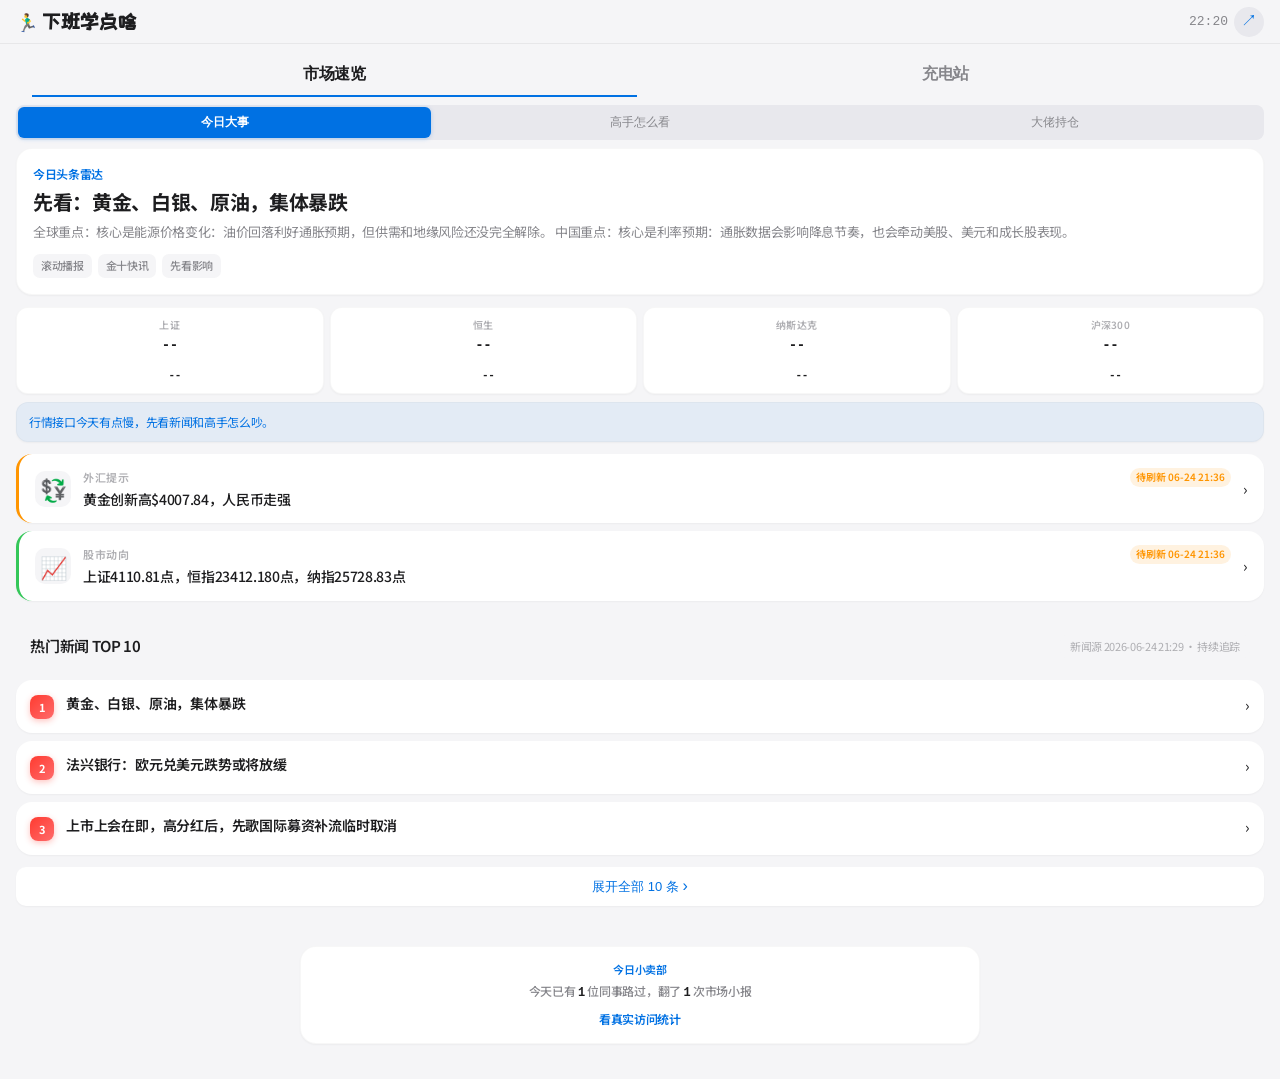
==== index.html @ e83bcee9 "Update weekly hot money radar" ====
<!DOCTYPE html>
<html lang="zh-CN">
<head>
    <meta charset="UTF-8">
    <meta name="viewport" content="width=device-width, initial-scale=1.0, maximum-scale=1.0, user-scalable=no">
    <title>🌙 下班学点啥</title>
    <link rel="stylesheet" href="style.css?v=30">
    <link rel="stylesheet" href="course-center-style.css?v=6">
    <link rel="preconnect" href="https://fonts.googleapis.com">
    <link href="https://fonts.googleapis.com/css2?family=Noto+Sans+SC:wght@300;400;500;600;700&family=ZCOOL+KuaiLe&display=swap" rel="stylesheet">
</head>
<body>
    <nav class="nav">
        <span class="nav-logo"><span class="walk-man">🏃‍♂️</span><span style="font-family:'ZCOOL KuaiLe',cursive;font-size:20px;letter-spacing:1px;">下班学点啥</span></span>
        <div style="display:flex;align-items:center;gap:6px;">
            <span class="nav-time" id="navTime"></span>
            <button id="shareBtn" class="nav-share" aria-label="分享">↗</button>
        </div>
    </nav>

    <main class="main">
        <div class="tabs">
            <button class="tab active" data-tab="finance">市场速览</button>
            <button class="tab" data-tab="ai-pm">充电站</button>
        </div>

        <!-- 财经区 -->
        <section id="finance" class="section active">
            <div class="sub-tabs">
                <button class="sub-tab active" data-sub="realtime">今日大事</button>
                <button class="sub-tab" data-sub="daily">高手怎么看</button>
                <button class="sub-tab" data-sub="holdings">大佬持仓</button>
            </div>

            <!-- 实时新闻 -->
            <div id="realtime" class="sub-content active">
                <div class="afterwork-brief">
                    <div class="afterwork-kicker" id="afterworkKicker">今日头条雷达</div>
                    <div class="afterwork-title" id="afterworkTitle">先看今天最值得关注的两件事</div>
                    <div class="afterwork-copy" id="afterworkCopy">正在整理全球和中国市场重点。下班不用立刻学习，先知道世界今天把钱花在哪。</div>
                    <div class="afterwork-tags">
                        <span id="afterworkTagOne">全球大事</span>
                        <span id="afterworkTagTwo">中国大事</span>
                        <span id="afterworkTagThree">影响资产</span>
                    </div>
                </div>
                <div class="market-bar">
                    <div class="market-item" id="shIndex">
                        <span class="market-label">上证</span>
                        <span class="market-val">--</span>
                        <span class="market-change">--</span>
                    </div>
                    <div class="market-item" id="hkIndex">
                        <span class="market-label">恒生</span>
                        <span class="market-val">--</span>
                        <span class="market-change">--</span>
                    </div>
                    <div class="market-item" id="usIndex">
                        <span class="market-label">纳斯达克</span>
                        <span class="market-val">--</span>
                        <span class="market-change">--</span>
                    </div>
                    <div class="market-item" id="csi300Index">
                        <span class="market-label">沪深300</span>
                        <span class="market-val">--</span>
                        <span class="market-change">--</span>
                    </div>
                </div>
                <div class="market-note" id="marketNote">市场还在加载，先别急着给今天下结论。</div>
                <div id="alertArea"></div>
                <div class="section-header">
                    <span class="section-label">热门新闻 TOP 10</span>
                    <span class="refresh-hint" id="refreshHint">下拉刷新，不必用力</span>
                </div>
                <div id="hotNewsList" class="news-list"></div>
            </div>

            <!-- 投资观点 -->
            <div id="daily" class="sub-content">
                <div id="summaryContent"></div>
            </div>

            <!-- 持仓情报 -->
            <div id="holdings" class="sub-content">
                <div id="holdingsContent"></div>
            </div>
        </section>

        <!-- AI产品经理区 -->
        <section id="ai-pm" class="section">
            <div id="courseCenter"></div>
        </section>
    </main>

    <!-- 课程详情弹窗 -->
    <div id="courseModal" class="modal hidden">
        <div class="modal-sheet">
            <div class="modal-top">
                <div class="modal-spacer"></div>
                <h2 id="modalTitle">课程详情</h2>
                <button class="modal-x" id="modalClose">✕</button>
            </div>
            <div class="modal-scroll" id="modalBody"></div>
        </div>
    </div>

    <div class="site-stats">
        <div class="site-stats-card">
            <div class="site-stats-kicker">今日小卖部</div>
            <div class="site-stats-title">今天已有 <span id="todayUv">--</span> 位同事路过，翻了 <span id="todayPv">--</span> 次市场小报</div>
            <a href="https://cloud.umami.is/share/51d4b748-14ec-4708-a003-04ae51b47e83" target="_blank">看真实访问统计</a>
        </div>
    </div>

    <script defer src="https://cloud.umami.is/script.js" data-website-id="51d4b748-14ec-4708-a003-04ae51b47e83"></script>
    <script src="daily-data.js?v=66"></script>
    <script src="capital-themes.js?v=2"></script>
    <script src="news-loader.js?v=31"></script>
    <script src="course-data.js?v=19"></script>
    <script src="course-series-data.js?v=19"></script>
    <script src="share.js?v=18"></script>
    <script src="holdings-data.js?v=17"></script>
    <script src="holdings-render.js?v=18"></script>
    <script src="course-app.js?v=18"></script>
    <script src="course-center-app.js?v=23"></script>
    <script src="app.js?v=24"></script>
    <script async src="https://busuanzi.ibruce.info/busuanzi/2.3/busuanzi.pure.mini.js"></script>
    <script>
      (function(){
        // CDN 节点同步延迟兜底：页面加载后检测是否是 GitHub Pages 404 页面
        // 只在首次加载时触发一次（用 sessionStorage 标记）
        if (!sessionStorage.getItem('__cs_retried')) {
          var check = function(){
            // 检测 GitHub Pages 的 404 页面特征：标题包含 404 或 body 为空
            var title = document.title || '';
            var is404Page = title.indexOf('404') !== -1;
            var isEmptyBody = document.body && document.body.children.length <= 1;
            if (is404Page || isEmptyBody) {
              sessionStorage.setItem('__cs_retried', '1');
              window.location.reload(true);
            }
          };
          // DOM 就绪后立即检查，3 秒后再次检查（给 CDN 同步留时间窗口）
          if (document.readyState === 'loading') {
            document.addEventListener('DOMContentLoaded', check);
          } else {
            check();
          }
          setTimeout(check, 3000);
        }
      })();
    </script>
</body>
</html>
---- style.css ----
:root {
    /* 苹果色系统 */
    --primary: #0071e3;
    --bg: #f5f5f7;
    --bg2: #e8e8ed;
    --card: #ffffff;
    --card-hover: #f8f8fa;
    --text: #1d1d1f;
    --text2: #86868b;
    --text3: #aeaeb2;
    --border: rgba(0,0,0,0.06);
    --border2: rgba(0,0,0,0.03);
    --nav-bg: rgba(245,245,247,0.92);
    --green: #34c759;
    --red: #ff3b30;
    --orange: #ff9500;
    --purple: #5856d6;
    --teal: #5ac8fa;
    --radius: 14px;
    --radius-sm: 10px;
    --radius-lg: 18px;
    --card-pad: 14px 16px;
    --shadow-sm: 0 1px 2px rgba(0,0,0,0.04);
    --shadow-md: 0 2px 8px rgba(0,0,0,0.06);
    --shadow-lg: 0 4px 16px rgba(0,0,0,0.08);
    --tag-bg: rgba(0,113,227,0.08);
    --text-body: #3a3a3c;
    --hl-selector-bg: #ffffff;
    --card-active: #f0f0f2;
    --ff: -apple-system, "SF Pro Text", "SF Pro Display", "Helvetica Neue", "Noto Sans SC", sans-serif;
    --ff-mono: "SF Mono", "SFMono-Regular", ui-monospace, monospace;
    --ease: cubic-bezier(0.25, 0.1, 0.25, 1);
    /* 间距系统 */
    --gap-xs: 4px;
    --gap-sm: 8px;
    --gap-md: 12px;
    --gap-lg: 16px;
    --gap-xl: 20px;
    --gap-2xl: 24px;
}

* { margin: 0; padding: 0; box-sizing: border-box; }

body {
    font-family: var(--ff);
    background: var(--bg);
    color: var(--text);
    font-size: 15px;
    line-height: 1.47059;
    letter-spacing: -0.022em;
    padding-top: 44px;
    -webkit-font-smoothing: antialiased;
    -moz-osx-font-smoothing: grayscale;
}

/* 导航 */
.nav {
    position: fixed; top: 0; left: 0; right: 0;
    height: 44px;
    background: var(--nav-bg);
    backdrop-filter: saturate(180%) blur(20px);
    -webkit-backdrop-filter: saturate(180%) blur(20px);
    border-bottom: 0.5px solid var(--border);
    display: flex;
    justify-content: space-between;
    align-items: center;
    padding: 0 16px;
    z-index: 100;
}

.nav-logo { 
    font-size: 18px; 
    font-weight: 700;
    letter-spacing: -0.3px;
    display: flex;
    align-items: center;
    gap: 4px;
}

.nav-time { 
    font-size: 13px; 
    color: var(--text2);
    font-weight: 500;
    font-family: var(--ff-mono);
    letter-spacing: 0;
}

/* 主标签 - 一级菜单 */
.tabs {
    display: flex;
    gap: 6px;
    padding: 0;
    background: transparent;
    margin: 8px 16px 4px;
}

.tab {
    flex: 1;
    padding: 12px 12px 10px;
    border: none;
    border-radius: 0;
    background: transparent;
    font-size: 16px;
    font-weight: 600;
    color: var(--text2);
    cursor: pointer;
    transition: all 0.2s var(--ease);
    letter-spacing: -0.02em;
    border-bottom: 2px solid transparent;
    position: relative;
}

.tab.active {
    color: var(--text);
    font-weight: 700;
    border-bottom-color: var(--primary);
}

.main { 
    padding: 0 16px 40px; 
}

.section { display: none; }
.section.active { display: block; }

/* 子标签 - 二级菜单 */
.sub-tabs {
    display: flex;
    gap: 2px;
    padding: 2px;
    background: var(--bg2);
    border-radius: 8px;
    margin: var(--gap-sm) 0;
}

.sub-tab {
    flex: 1;
    padding: 7px 4px;
    border: none;
    border-radius: 6px;
    background: transparent;
    font-size: 12px;
    font-weight: 500;
    color: var(--text2);
    cursor: pointer;
    transition: all 0.2s var(--ease);
}

.sub-tab.active {
    background: var(--primary);
    color: white;
    font-weight: 600;
    box-shadow: 0 1px 4px rgba(0,113,227,0.25);
}

.sub-content { display: none; }
.sub-content.active { display: block; }

.afterwork-brief {
    background: var(--card);
    border: 0.5px solid var(--border2);
    border-radius: 16px;
    padding: 16px;
    margin: var(--gap-sm) 0 var(--gap-md);
    box-shadow: var(--shadow-sm);
}

.afterwork-kicker {
    font-size: 12px;
    font-weight: 600;
    color: var(--primary);
    margin-bottom: 6px;
}

.afterwork-title {
    font-size: 20px;
    font-weight: 700;
    color: var(--text);
    line-height: 1.25;
    margin-bottom: 8px;
}

.afterwork-copy {
    font-size: 13px;
    line-height: 1.55;
    color: var(--text2);
}

.afterwork-tags {
    display: flex;
    flex-wrap: wrap;
    gap: 6px;
    margin-top: 12px;
}

.afterwork-tags span {
    max-width: 100%;
    padding: 5px 8px;
    border-radius: 7px;
    background: var(--bg);
    color: var(--text2);
    font-size: 11px;
    font-weight: 500;
    line-height: 1.25;
    white-space: nowrap;
}

/* ===== 横向滑动选择器 ===== */
.slide-selector {
    display: flex;
    gap: var(--gap-sm);
    overflow-x: auto;
    -webkit-overflow-scrolling: touch;
    scroll-snap-type: x mandatory;
    padding: 2px 0 var(--gap-sm);
    margin-bottom: var(--gap-sm);
    -ms-overflow-style: none;
    scrollbar-width: none;
}
.slide-selector::-webkit-scrollbar { display: none; }

.slide-opt {
    flex-shrink: 0;
    scroll-snap-align: start;
    padding: 10px 20px;
    border: none;
    border-radius: 10px;
    background: var(--bg);
    font-size: 14px;
    font-weight: 500;
    color: var(--text2);
    cursor: pointer;
    transition: all 0.2s var(--ease);
    white-space: nowrap;
}
.slide-opt.active {
    background: var(--primary);
    color: white;
    font-weight: 600;
    box-shadow: 0 2px 8px rgba(0,113,227,0.3);
}

.summary-scroll {
    max-height: calc(100vh - 200px);
    overflow-y: auto;
    -webkit-overflow-scrolling: touch;
}

/* 市场概览 */
.market-bar {
    display: flex;
    gap: 6px;
    margin-bottom: var(--gap-md);
}

.market-item {
    flex: 1;
    background: var(--card);
    border: 0.5px solid var(--border2);
    border-radius: 12px;
    padding: 10px 4px;
    box-shadow: var(--shadow-sm);
    text-align: center;
    position: relative;
    overflow: hidden;
    min-width: 0;
}
.market-item.up {
    background: linear-gradient(180deg, var(--card) 60%, rgba(52,199,89,0.04));
}
.market-item.down {
    background: linear-gradient(180deg, var(--card) 60%, rgba(255,59,48,0.04));
}

.market-label { 
    font-size: 10px; 
    color: var(--text3); 
    display: block;
    text-transform: uppercase;
    letter-spacing: 0.3px;
    font-weight: 600;
    margin-bottom: 3px;
    white-space: nowrap;
}

.market-val { 
    font-size: 14px; 
    font-weight: 600; 
    display: block; 
    margin: 1px 0 2px;
    letter-spacing: -0.3px;
    font-family: var(--ff-mono);
    white-space: nowrap;
}

.market-change { 
    font-size: 11px; 
    font-weight: 600;
    font-family: var(--ff-mono);
    display: inline-flex;
    align-items: center;
    gap: 1px;
    white-space: nowrap;
}
.market-change::before {
    content: '';
    display: inline-block;
    width: 0; height: 0;
    border-left: 4px solid transparent;
    border-right: 4px solid transparent;
    margin-right: 1px;
}
.market-item.up .market-change { color: var(--red); }
.market-item.up .market-change::before {
    border-bottom: 5px solid var(--red);
}
.market-item.down .market-change { color: var(--green); }
.market-item.down .market-change::before {
    border-top: 5px solid var(--green);
}

.market-note {
    margin: -4px 0 var(--gap-md);
    padding: 10px 12px;
    border-radius: 12px;
    background: var(--card);
    border: 0.5px solid var(--border2);
    color: var(--text2);
    font-size: 12px;
    line-height: 1.5;
    box-shadow: var(--shadow-sm);
}

.market-note.up {
    background: rgba(52,199,89,0.08);
    color: #1f7a3a;
}

.market-note.down {
    background: rgba(255,59,48,0.08);
    color: #b42318;
}

.market-note.neutral {
    background: rgba(0,113,227,0.07);
    color: var(--primary);
}

/* 提示卡片 */
.alert-card {
    display: flex;
    align-items: center;
    gap: var(--gap-md);
    background: var(--card);
    border-radius: 16px;
    padding: var(--card-pad);
    margin-bottom: var(--gap-sm);
    box-shadow: var(--shadow-sm);
    border-left: 3px solid var(--primary);
    cursor: pointer;
    transition: all 0.2s var(--ease);
}
.alert-card:active { opacity: 0.75; background: var(--card-hover); }

.alert-card.forex { border-left-color: var(--orange); }
.alert-card.stock { border-left-color: var(--green); }

.alert-icon { 
    font-size: 22px;
    width: 36px;
    height: 36px;
    background: var(--bg);
    border-radius: 10px;
    display: flex;
    align-items: center;
    justify-content: center;
    flex-shrink: 0;
}

.alert-content { flex: 1; min-width: 0; }

.alert-title { 
    font-size: 11px; 
    font-weight: 600; 
    color: var(--text3);
    text-transform: uppercase;
    letter-spacing: 0.5px;
    margin-bottom: 3px;
    display: flex;
    align-items: center;
    justify-content: space-between;
    gap: 8px;
}

.alert-sync {
    flex-shrink: 0;
    padding: 2px 6px;
    border-radius: 999px;
    background: rgba(0, 113, 227, 0.08);
    color: var(--primary);
    font-size: 10px;
    letter-spacing: 0;
    text-transform: none;
}

.alert-sync.stale {
    background: rgba(255, 149, 0, 0.12);
    color: var(--orange);
}

.alert-text { 
    font-size: 14px; 
    font-weight: 500;
    color: var(--text);
    line-height: 1.4;
}

/* alert展开详情 */
.alert-detail {
    display: none;
    margin-top: var(--gap-sm);
    padding-top: 8px;
    border-top: 0.5px solid var(--border);
    font-size: 13px;
    line-height: 1.6;
    color: var(--text-body);
}
.alert-card.expanded .alert-detail { display: block; }
.alert-card.expanded .alert-text { display: none; }

.empty-hint { color: var(--text2); }

/* 区域标题 */
.section-header {
    display: flex;
    justify-content: space-between;
    align-items: center;
    gap: 8px;
    margin: var(--gap-xl) 0 var(--gap-sm);
}
.section-header:first-child {
    margin-top: 0;
}

.section-label { 
    font-size: 15px; 
    font-weight: 600;
    letter-spacing: -0.2px;
}

.refresh-hint {
    font-size: 11px;
    color: var(--text3);
    padding: 4px 10px;
    background: var(--bg);
    border-radius: 6px;
    line-height: 1.45;
    text-align: right;
    max-width: 62%;
}

/* 新闻列表 */
.news-list { 
    display: flex; 
    flex-direction: column; 
    gap: var(--gap-sm); 
}

.news-expand-wrap {
    margin-top: var(--gap-xs);
    text-align: center;
}
.news-expand-btn {
    width: 100%;
    padding: 10px;
    border: none;
    border-radius: 10px;
    background: var(--card);
    font-size: 13px;
    font-weight: 500;
    color: var(--primary);
    cursor: pointer;
    box-shadow: var(--shadow-sm);
    transition: all 0.15s;
}
.news-expand-btn:active { opacity: 0.7; }

.news-item {
    background: var(--card);
    border-radius: 16px;
    padding: 14px;
    box-shadow: var(--shadow-sm);
    display: flex;
    gap: var(--gap-md);
    cursor: pointer;
    transition: all 0.2s var(--ease);
}

.news-item:active { 
    opacity: 0.7;
    background: var(--card-hover);
    transform: scale(0.985);
}

.news-rank {
    flex-shrink: 0;
    width: 24px;
    height: 24px;
    background: var(--primary);
    color: white;
    border-radius: 8px;
    display: flex;
    align-items: center;
    justify-content: center;
    font-size: 11px;
    font-weight: 700;
    margin-top: 1px;
}

.news-rank.hot { 
    background: linear-gradient(135deg, #ff3b30, #ff6b6b);
    box-shadow: 0 2px 6px rgba(255,59,48,0.3);
}

.news-body { flex: 1; }

.news-head {
    display: flex;
    justify-content: space-between;
    margin-bottom: 4px;
}

.news-source {
    font-size: 11px;
    padding: 2px 6px;
    background: var(--tag-bg);
    color: var(--primary);
    border-radius: 4px;
    font-weight: 500;
}

.news-time { 
    font-size: 11px; 
    color: var(--text3);
}

.news-title { 
    font-size: 14px; 
    font-weight: 600; 
    margin-bottom: 0;
    letter-spacing: -0.2px;
    line-height: 1.4;
}



.news-summary {
    display: block;
    font-size: 13px;
    color: var(--text);
    line-height: 1.5;
    margin-bottom: 8px;
}

.news-detail {
    display: none;
    margin-top: 10px;
    padding-top: 10px;
    border-top: 0.5px solid var(--border);
    font-size: 13px;
    line-height: 1.6;
    color: var(--text);
}

.news-detail-meta {
    display: inline-block;
    font-size: 11px;
    padding: 2px 6px;
    margin-bottom: 8px;
    background: var(--tag-bg);
    color: var(--primary);
    border-radius: 4px;
    font-weight: 500;
}

.news-insight p {
    margin: 0 0 8px;
}

.news-insight p:last-child {
    margin-bottom: 0;
}

.news-original-link {
    display: inline-flex;
    margin-top: 10px;
    font-size: 12px;
    font-weight: 600;
    color: var(--primary);
    text-decoration: none;
}

.news-item.expanded .news-detail { display: block; }

/* ===== 每日简报 ===== */
.today-header {
    display: flex;
    align-items: center;
    gap: var(--gap-md);
    margin-bottom: var(--gap-lg);
    padding-bottom: 12px;
    border-bottom: 0.5px solid var(--border);
}

.th-icon {
    width: 40px;
    height: 40px;
    background: linear-gradient(135deg, var(--primary), #5856d6);
    border-radius: 10px;
    display: flex;
    align-items: center;
    justify-content: center;
    font-size: 20px;
    box-shadow: 0 2px 8px rgba(0,122,255,0.25);
    flex-shrink: 0;
}

.th-title {
    font-size: 16px;
    font-weight: 600;
    letter-spacing: -0.2px;
}

.th-sub {
    font-size: 12px;
    color: var(--text3);
    margin-top: 1px;
}

/* 简报卡片三栏 */
.today-slots {
    display: flex;
    flex-direction: column;
    gap: 10px;
    margin-bottom: var(--gap-lg);
}

.ts-card {
    background: var(--card);
    border-radius: var(--radius);
    padding: 14px;
    box-shadow: var(--shadow-sm);
    cursor: pointer;
    transition: all 0.15s;
}
.ts-card:active { opacity: 0.8; }

.ts-card.pending {
    cursor: default;
    opacity: 0.45;
}
.ts-card.pending:active { opacity: 0.45; }

.ts-head {
    display: flex;
    align-items: center;
    gap: var(--gap-sm);
    margin-bottom: var(--gap-sm);
}

.ts-icon {
    font-size: 18px;
    width: 28px;
    text-align: center;
}

.ts-label {
    font-size: 16px;
    font-weight: 600;
    color: var(--text);
    letter-spacing: -0.3px;
}

.ts-badge {
    font-size: 11px;
    padding: 2px 8px;
    border-radius: 4px;
    font-weight: 500;
    background: var(--primary);
    color: white;
}
.ts-card.read .ts-badge {
    background: var(--green);
    color: white;
}

.ts-status {
    font-size: 11px;
    color: var(--text3);
    font-weight: 500;
    padding: 2px 8px;
    background: var(--bg);
    border-radius: 4px;
}

.ts-arrow {
    font-size: 18px;
    color: var(--text3);
    margin-left: auto;
    transition: transform 0.25s ease;
}

.ts-preview {
    font-size: 13px;
    line-height: 1.6;
    color: var(--text-body);
}

.ts-full {
    display: none;
    font-size: 14px;
    line-height: 1.7;
    margin-top: 10px;
    padding-top: 10px;
    border-top: 0.5px solid var(--border);
    color: var(--text-body);
}
.ts-card.expanded .ts-preview { display: none; }
.ts-card.expanded .ts-full { display: block; }
.ts-card.expanded .ts-arrow { transform: rotate(90deg); }

.ts-full.hidden { display: none; }
.ts-card.expanded .ts-full.hidden { display: block; }

/* 分割线 */
.today-divider {
    height: 0.5px;
    background: var(--border);
    margin: 4px 0 16px;
}

/* 专家视角 */
.expert-section {
    margin-bottom: 20px;
}

.expert-title {
    font-size: 16px;
    font-weight: 600;
    margin-bottom: 4px;
}

.expert-refresh {
    font-size: 11px;
    color: var(--text3);
    margin-bottom: var(--gap-md);
}

.expert-empty {
    font-size: 13px;
    color: var(--text3);
    text-align: center;
    padding: 24px 0;
    background: var(--card);
    border-radius: var(--radius);
    box-shadow: var(--shadow-sm);
}

.expert-card {
    background: var(--card);
    border-radius: var(--radius);
    padding: 14px;
    margin-bottom: var(--gap-sm);
    box-shadow: var(--shadow-sm);
    border-left: 3px solid var(--primary);
}

.ec-head {
    display: flex;
    align-items: center;
    gap: var(--gap-sm);
    margin-bottom: var(--gap-sm);
}

.ec-icon {
    width: 28px;
    height: 28px;
    border-radius: 50%;
    display: flex;
    align-items: center;
    justify-content: center;
    font-size: 14px;
    flex-shrink: 0;
}

.ec-name {
    font-size: 14px;
    font-weight: 600;
    color: var(--text);
}

.ec-tag {
    font-size: 11px;
    padding: 1px 6px;
    background: rgba(118,118,128,0.08);
    border-radius: 4px;
    color: var(--text2);
}

.ec-time {
    font-size: 11px;
    color: var(--text3);
    margin-left: auto;
}

.ec-view {
    font-size: 13px;
    line-height: 1.65;
    color: var(--text-body);
}

.expert-card-single {
    background: var(--card);
    border-radius: var(--radius);
    padding: 16px;
    box-shadow: var(--shadow-sm);
}

.expert-card-single .ec-view {
    font-size: 14px;
    line-height: 1.7;
}

/* ===== 大师卡片 ===== */
.master-header {
    display: flex;
    align-items: center;
    gap: 14px;
    padding: 16px;
    border-radius: var(--radius-lg);
    color: white;
    margin-bottom: var(--gap-md);
    box-shadow: 0 4px 12px rgba(0,0,0,0.15);
}

.mh-avatar {
    width: 44px;
    height: 44px;
    background: rgba(255,255,255,0.25);
    border-radius: 50%;
    display: flex;
    align-items: center;
    justify-content: center;
    font-size: 22px;
    backdrop-filter: blur(4px);
}

.mh-name {
    font-size: 17px;
    font-weight: 600;
    letter-spacing: -0.2px;
}

.mh-sub {
    font-size: 12px;
    opacity: 0.85;
    margin-top: 1px;
}

.master-quote {
    font-size: 13px;
    color: var(--text2);
    font-style: italic;
    padding: 12px 14px;
    background: var(--card);
    border-radius: var(--radius);
    margin-bottom: 14px;
    line-height: 1.55;
    box-shadow: var(--shadow-sm);
}

.mq-mark {
    color: var(--primary);
    font-size: 18px;
    font-weight: 700;
    font-style: normal;
}

.master-label {
    font-size: 13px;
    font-weight: 600;
    color: var(--text3);
    margin-bottom: 10px;
    text-transform: uppercase;
    letter-spacing: 0.5px;
}

.view-list {
    display: flex;
    flex-direction: column;
    gap: var(--gap-sm);
}

.view-card {
    background: var(--card);
    border-radius: var(--radius);
    padding: 14px;
    box-shadow: var(--shadow-sm);
}

.vc-title {
    font-size: 14px;
    font-weight: 600;
    margin-bottom: var(--gap-sm);
    color: var(--text);
    letter-spacing: -0.2px;
}

.vc-view {
    font-size: 13px;
    line-height: 1.55;
    color: var(--text-body);
    margin-bottom: 10px;
}

.vc-tags {
    display: flex;
    flex-direction: column;
    gap: 6px;
}

.vc-tag {
    font-size: 12px;
    padding: 8px 10px;
    border-radius: 8px;
    line-height: 1.45;
}

.vc-tag.tip {
    background: linear-gradient(135deg, #fff9e6, #fff3cd);
    color: #664d03;
}
[data-theme="dark"] .vc-tag.tip {
    background: linear-gradient(135deg, #3a3000, #4a3d00);
    color: #ffd966;
}

.vc-tag.action {
    background: linear-gradient(135deg, #e8f5e9, #d4edda);
    color: #155724;
}
[data-theme="dark"] .vc-tag.action {
    background: linear-gradient(135deg, #0a2e1a, #0f3a22);
    color: #6fcf7f;
}

/* ===== 持仓情报 ===== */
.hl-brief {
    background: var(--card);
    border: 0.5px solid var(--border2);
    border-radius: 16px;
    padding: 16px;
    margin: var(--gap-sm) 0 var(--gap-md);
    box-shadow: var(--shadow-sm);
}

.hl-brief-kicker {
    font-size: 12px;
    font-weight: 600;
    color: var(--primary);
    margin-bottom: 6px;
}

.hl-brief-title {
    font-size: 17px;
    font-weight: 700;
    color: var(--text);
    line-height: 1.3;
    margin-bottom: 6px;
}

.hl-brief-copy {
    font-size: 13px;
    line-height: 1.55;
    color: var(--text2);
}

.hl-selector {
    display: flex;
    gap: var(--gap-sm);
    margin: var(--gap-md) 0;
}
.hl-opt {
    flex: 1;
    display: flex;
    flex-direction: column;
    align-items: center;
    gap: 5px;
    padding: 14px 6px 10px;
    border: none;
    border-radius: 16px;
    background: var(--hl-selector-bg);
    font-size: 12px;
    font-weight: 500;
    color: var(--text2);
    cursor: pointer;
    transition: all 0.25s var(--ease);
    box-shadow: var(--shadow-sm);
}
.hl-opt.active {
    background: linear-gradient(135deg, var(--primary), #5856d6);
    color: white;
    box-shadow: 0 4px 12px rgba(0,113,227,0.3);
}
.hl-opt-icon { 
    font-size: 26px; 
    width: 44px; 
    height: 44px; 
    border-radius: 50%; 
    background: var(--bg);
    display: flex; 
    align-items: center; 
    justify-content: center;
    margin-bottom: 2px;
    transition: all 0.25s var(--ease);
}
.hl-opt.active .hl-opt-icon {
    background: rgba(255,255,255,0.2);
}

.hl-body { margin-bottom: var(--gap-sm); }

/* 投资人头部卡片 */
.hl-header {
    display: flex;
    align-items: center;
    gap: 14px;
    padding: 16px;
    border-radius: 16px;
    color: white;
    margin-bottom: var(--gap-md);
    box-shadow: 0 4px 12px rgba(0,0,0,0.15);
}
.hl-h-icon {
    width: 44px;
    height: 44px;
    background: rgba(255,255,255,0.25);
    border-radius: 50%;
    display: flex;
    align-items: center;
    justify-content: center;
    font-size: 24px;
    backdrop-filter: blur(4px);
    flex-shrink: 0;
}
.hl-h-name { font-size: 17px; font-weight: 700; letter-spacing: -0.2px; }
.hl-h-sub { font-size: 12px; opacity: 0.85; margin-top: 2px; }

/* 概述 */
.hl-summary {
    font-size: 13px;
    line-height: 1.5;
    color: var(--text2);
    background: var(--card);
    border-radius: 12px;
    padding: 12px 14px;
    margin-bottom: var(--gap-md);
    box-shadow: var(--shadow-sm);
    border-left: 3px solid var(--primary);
}

/* 区块标题 */
.hl-section-title {
    font-size: 14px;
    font-weight: 600;
    color: var(--text);
    margin-bottom: 10px;
    display: flex;
    align-items: center;
    gap: 6px;
}
.hl-count {
    font-size: 11px;
    color: var(--text3);
    font-weight: 500;
    background: var(--bg);
    padding: 2px 8px;
    border-radius: 4px;
}

/* 变动项列表 */
.hl-changelist {
    display: flex;
    flex-direction: column;
    gap: 6px;
    margin-bottom: 14px;
}
.hl-change-item {
    display: flex;
    align-items: flex-start;
    gap: var(--gap-md);
    background: var(--card);
    border-radius: 14px;
    padding: 12px 14px;
    box-shadow: var(--shadow-sm);
    transition: all 0.2s var(--ease);
}
.hl-change-item:active { opacity: 0.75; }
.hl-cbadge {
    width: 24px;
    height: 24px;
    border-radius: 6px;
    display: flex;
    align-items: center;
    justify-content: center;
    font-size: 12px;
    flex-shrink: 0;
    margin-top: 1px;
}
.badge-add { background: #e8f5e9; color: var(--green); font-weight: 700; }
[data-theme="dark"] .badge-add { background: #0a2e1a; color: #5ddb7a; }
.badge-reduce { background: #fce8e6; color: var(--red); font-weight: 700; }
[data-theme="dark"] .badge-reduce { background: #3a1010; color: #ff7875; }
.badge-new { background: #e3f2fd; color: var(--primary); font-size: 10px; }
[data-theme="dark"] .badge-new { background: #0a2640; color: #5cb3ff; }
.badge-exit { background: #f1f1f1; color: var(--text3); }
[data-theme="dark"] .badge-exit { background: #2a2a2a; color: #636366; }

.hl-cinfo { flex: 1; min-width: 0; }
.hl-ctop {
    display: flex;
    align-items: center;
    gap: 6px;
    margin-bottom: 1px;
}
.hl-cticker { font-size: 14px; font-weight: 600; }
.hl-cpct { font-size: 11px; font-weight: 600; padding: 1px 6px; border-radius: 4px; }
.cpct-up { color: var(--green); background: #e8f5e9; }
[data-theme="dark"] .cpct-up { background: #0a2e1a; color: #5ddb7a; }
.cpct-down { color: var(--red); background: #fce8e6; }
[data-theme="dark"] .cpct-down { background: #3a1010; color: #ff7875; }
.hl-cname { font-size: 12px; color: var(--text2); margin-bottom: 2px; }
.hl-cdetail { font-size: 11px; color: var(--text3); line-height: 1.45; }

/* 持仓列表 */
.hl-holdlist {
    display: flex;
    flex-direction: column;
    gap: 6px;
}
.hl-hold-item {
    display: flex;
    flex-wrap: wrap;
    align-items: center;
    background: var(--card);
    border-radius: 14px;
    padding: 13px 14px;
    box-shadow: var(--shadow-sm);
    cursor: pointer;
    transition: all 0.2s var(--ease);
}
.hl-hold-item:active { opacity: 0.7; background: var(--card-hover); transform: scale(0.985); }
.hl-hold-item.hl-folded { display: none; }

.hl-hleft {
    display: flex;
    align-items: center;
    gap: 10px;
    flex: 1;
    min-width: 0;
}
.hl-hrank {
    width: 22px;
    height: 22px;
    border-radius: 6px;
    background: var(--bg);
    display: flex;
    align-items: center;
    justify-content: center;
    font-size: 11px;
    font-weight: 600;
    color: var(--text2);
    flex-shrink: 0;
}
.hl-hinfo { min-width: 0; }
.hl-hticker { font-size: 14px; font-weight: 600; }
.hl-hcompany { font-size: 11px; font-weight: 400; color: var(--text2); margin-left: 4px; }
.hl-hmeta { display: flex; align-items: center; gap: 6px; margin-top: 1px; }
.hl-hpct { font-size: 13px; font-weight: 600; color: var(--text); }
.hl-hchange { font-size: 10px; padding: 1px 5px; border-radius: 3px; font-weight: 600; }
.hc-up { background: #e8f5e9; color: var(--green); }
[data-theme="dark"] .hc-up { background: #0a2e1a; color: #5ddb7a; }
.hc-down { background: #fce8e6; color: var(--red); }
[data-theme="dark"] .hc-down { background: #3a1010; color: #ff7875; }
.hc-new { background: #e3f2fd; color: var(--primary); }
[data-theme="dark"] .hc-new { background: #0a2640; color: #5cb3ff; }

.hl-hright {
    display: flex;
    align-items: center;
    gap: 6px;
    flex-shrink: 0;
}
.hl-hvalue { font-size: 11px; color: var(--text3); font-weight: 500; }
.hl-harrow { font-size: 16px; color: var(--text3); }

/* 展开详情 */
.hl-hdetail {
    display: none;
    width: 100%;
    margin-top: var(--gap-sm);
    padding-top: 8px;
    border-top: 0.5px solid var(--border);
    font-size: 12px;
    color: var(--text2);
    line-height: 1.5;
}
.hl-hold-item.expanded .hl-hdetail { display: block; }
.hl-hold-item.expanded .hl-harrow { transform: rotate(90deg); }

.hl-hd-comment {
    background: var(--blue-icon-bg);
    border-radius: 6px;
    padding: 6px 10px;
    margin-bottom: 4px;
    color: var(--text);
}
.hl-hd-data { font-size: 11px; color: var(--text3); }

/* 展开全部按钮 */
.hl-expand-wrap {
    margin-top: var(--gap-sm);
    text-align: center;
}
.hl-expand-btn {
    width: 100%;
    padding: 10px;
    border: none;
    border-radius: 10px;
    background: var(--card);
    font-size: 13px;
    font-weight: 500;
    color: var(--primary);
    cursor: pointer;
    box-shadow: var(--shadow-sm);
    transition: all 0.15s;
}
.hl-expand-btn:active { opacity: 0.8; }
.hl-arrow { font-size: 16px; }

/* 页脚 */
.hl-footer {
    text-align: center;
    font-size: 11px;
    color: var(--text3);
    padding: var(--gap-xs) 0 var(--gap-lg);
}

/* AI产品经理 */
.status-bar {
    display: flex;
    justify-content: space-between;
    align-items: center;
    background: var(--card);
    border-radius: 16px;
    padding: var(--card-pad);
    margin-bottom: 14px;
    box-shadow: var(--shadow-sm);
    border: 0.5px solid var(--border2);
}

.streak { 
    display: flex; 
    flex-direction: column; 
    align-items: center; 
}

.streak-num { 
    font-size: 22px; 
    font-weight: 700; 
    color: var(--primary);
    letter-spacing: -1px;
    font-family: var(--ff-mono);
}

.streak-label { 
    font-size: 10px; 
    color: var(--text3);
    margin-top: 2px;
    font-weight: 500;
}

.progress-mini { 
    flex: 1; 
    margin-left: 12px; 
    text-align: right; 
    min-width: 0;
}

.progress-mini span { 
    font-size: 16px; 
    font-weight: 600; 
    color: var(--primary);
    font-family: var(--ff-mono);
}

.progress-bar-mini { 
    height: 4px; 
    background: var(--bg); 
    border-radius: 3px; 
    margin-top: var(--gap-sm); 
    overflow: hidden;
}

.progress-fill-mini { 
    height: 100%; 
    background: linear-gradient(90deg, var(--primary), #5856d6);
    border-radius: 3px; 
    transition: width 0.5s var(--ease);
}

.knowledge-card {
    background: linear-gradient(135deg, #5856d6, #af52de);
    border-radius: var(--radius-lg);
    padding: 18px;
    color: white;
    margin-bottom: var(--gap-md);
    box-shadow: 0 4px 16px rgba(88,86,214,0.3);
}

.kcard-badge { 
    font-size: 11px; 
    padding: 3px 10px; 
    background: rgba(255,255,255,0.2); 
    border-radius: 6px; 
    margin-right: 8px;
    font-weight: 500;
}

.kcard-title { 
    font-size: 17px; 
    font-weight: 600;
    letter-spacing: -0.2px;
}

.kcard-body { 
    font-size: 14px; 
    line-height: 1.6; 
    opacity: 0.92; 
    margin: 12px 0 14px; 
}

.kcard-body ul { padding-left: 18px; }

.learn-link {
    display: block;
    padding: 11px;
    background: rgba(255,255,255,0.2);
    border-radius: 10px;
    color: white;
    text-decoration: none;
    font-size: 14px;
    font-weight: 500;
    text-align: center;
    margin-bottom: var(--gap-sm);
    backdrop-filter: blur(4px);
    transition: all 0.2s;
}

.learn-link:active {
    transform: scale(0.98);
    background: rgba(255,255,255,0.3);
}

.checkin-btn {
    width: 100%;
    padding: 11px;
    border: none;
    border-radius: 10px;
    background: rgba(255,255,255,0.2);
    color: white;
    font-size: 15px;
    font-weight: 600;
    margin-top: 10px;
    backdrop-filter: blur(4px);
    transition: all 0.2s;
}

.checkin-btn:active {
    transform: scale(0.98);
}

.checkin-btn.checked { 
    background: var(--green); 
    pointer-events: none; 
    box-shadow: 0 2px 8px rgba(52,199,89,0.3);
}

.skills-row { 
    display: flex; 
    gap: var(--gap-sm); 
    overflow-x: auto;
    padding-bottom: 4px;
}

.skills-row::-webkit-scrollbar { display: none; }

.skill-item {
    flex-shrink: 0;
    background: var(--card);
    border-radius: var(--radius);
    padding: 14px 18px;
    display: flex;
    align-items: center;
    gap: var(--gap-sm);
    box-shadow: var(--shadow-sm);
    min-width: 90px;
    font-size: 13px;
    font-weight: 500;
    transition: all 0.2s;
}

.skill-item:active {
    transform: scale(0.96);
}

/* ===== 课程列表样式 ===== */
.course-list {
    display: flex;
    flex-direction: column;
    gap: var(--gap-md);
    margin-top: var(--gap-md);
}

.course-section {
    background: var(--card);
    border-radius: 12px;
    overflow: hidden;
    box-shadow: 0 1px 3px rgba(0,0,0,0.08);
}

.section-header {
    display: flex;
    align-items: center;
    gap: var(--gap-md);
    padding: 14px;
    cursor: pointer;
}

.section-header:active {
    background: var(--card-hover);
}

.section-icon {
    width: 40px;
    height: 40px;
    border-radius: 10px;
    display: flex;
    align-items: center;
    justify-content: center;
    font-size: 20px;
    flex-shrink: 0;
}

.bg-purple { background: linear-gradient(135deg, #5856d6, #af52de); }
.bg-blue { background: linear-gradient(135deg, #007AFF, #5856d6); }
.bg-green { background: linear-gradient(135deg, #34c759, #30b350); }
.bg-orange { background: linear-gradient(135deg, #ff9500, #ff6b00); }
.bg-red { background: linear-gradient(135deg, #ff3b30, #ff6b6b); }

.section-info { flex: 1; }
.section-title { font-size: 15px; font-weight: 600; }
.section-subtitle { font-size: 12px; color: var(--text2); margin-top: 2px; }

.section-meta { display: flex; align-items: center; gap: 8px; }
.section-progress { font-size: 12px; color: var(--text2); }
.section-arrow { font-size: 14px; color: var(--text3); transition: transform 0.2s; }

.course-content { display: none; padding: 0 14px 14px; }
.course-content.expanded { display: block; }

.course-item {
    display: flex;
    align-items: center;
    gap: 10px;
    padding: 12px;
    background: var(--bg2);
    border-radius: 10px;
    margin-bottom: 6px;
    cursor: pointer;
}

.course-item:active { background: var(--card-active); }
.course-item.completed { background: #e8f5e9; }
[data-theme="dark"] .course-item.completed { background: #0a3a1a; }

.item-check {
    width: 22px;
    height: 22px;
    border-radius: 50%;
    border: 2px solid var(--text3);
    display: flex;
    align-items: center;
    justify-content: center;
    font-size: 11px;
    flex-shrink: 0;
}

.item-check.done { background: #34c759; border-color: #34c759; color: white; }

.item-info { flex: 1; }
.item-title { font-size: 14px; font-weight: 500; }
.item-duration { font-size: 11px; color: var(--text2); }
.item-arrow { color: var(--text3); font-size: 14px; }

/* ===== 弹窗样式 ===== */
.modal {
    position: fixed;
    top: 0;
    left: 0;
    right: 0;
    bottom: 0;
    background: rgba(0,0,0,0.4);
    display: flex;
    align-items: flex-end;
    z-index: 200;
}

.modal.hidden { display: none; }

.modal-sheet {
    background: var(--bg);
    width: 100%;
    max-height: 92vh;
    border-radius: 20px 20px 0 0;
    display: flex;
    flex-direction: column;
    animation: slideUp 0.35s var(--ease);
}

@keyframes slideUp {
    from { transform: translateY(100%); opacity: 0; }
    to { transform: translateY(0); opacity: 1; }
}

.modal-top {
    display: flex;
    align-items: center;
    justify-content: space-between;
    padding: 12px 16px;
    background: var(--nav-bg);
    backdrop-filter: blur(20px);
    border-bottom: 0.5px solid var(--border);
    flex-shrink: 0;
    position: sticky;
    top: 0;
    z-index: 1;
}

.modal-top h2 { font-size: 17px; font-weight: 600; flex: 1; text-align: center; }

.modal-x {
    width: 30px;
    height: 30px;
    border-radius: 50%;
    background: var(--bg2);
    border: none;
    font-size: 14px;
    cursor: pointer;
}

.modal-spacer { width: 30px; }
.modal-scroll { flex: 1; overflow-y: auto; -webkit-overflow-scrolling: touch; padding: 16px; }

/* ===== 课程内容样式 ===== */
.block {
    background: var(--card);
    border-radius: 14px;
    padding: 16px;
    margin-bottom: var(--gap-md);
    box-shadow: var(--shadow-sm);
}

.block h4 { font-size: 15px; font-weight: 600; margin-bottom: 8px; }
.block p { font-size: 14px; line-height: 1.7; margin-bottom: 6px; color: var(--text-body); }
.block ul { padding-left: 16px; margin: 8px 0; }
.block li { font-size: 14px; line-height: 1.7; color: var(--text-body); }

.tip {
    background: #fff3cd;
    border-radius: 8px;
    padding: 12px;
    margin-top: var(--gap-sm);
    font-size: 13px;
    line-height: 1.6;
    color: #664d03;
}
[data-theme="dark"] .tip {
    background: #3a3000;
    color: #ffd966;
}

.done-btn {
    width: 100%;
    padding: 14px;
    background: var(--primary);
    color: white;
    border: none;
    border-radius: 12px;
    font-size: 16px;
    font-weight: 600;
    cursor: pointer;
    margin-top: var(--gap-md);
}

.done-btn:active { opacity: 0.8; }
.done-btn.completed { background: var(--green); }

/* ===== 达人视图 ===== */
.expert-banner {
    display: flex;
    align-items: center;
    gap: 14px;
    padding: 16px;
    border-radius: var(--radius-lg);
    color: white;
    margin-bottom: 10px;
    box-shadow: 0 4px 12px rgba(0,0,0,0.15);
}

.eb-avatar {
    width: 44px;
    height: 44px;
    background: rgba(255,255,255,0.25);
    border-radius: 50%;
    display: flex;
    align-items: center;
    justify-content: center;
    font-size: 22px;
    backdrop-filter: blur(4px);
    flex-shrink: 0;
}

.eb-info { flex: 1; }

.eb-name {
    font-size: 17px;
    font-weight: 600;
    letter-spacing: -0.2px;
}

.eb-sub {
    font-size: 12px;
    opacity: 0.85;
    margin-top: 1px;
}

.eb-time {
    font-size: 11px;
    padding: 3px 8px;
    background: rgba(255,255,255,0.2);
    border-radius: 6px;
    font-weight: 500;
}

/* ===== 投资观点页签 ===== */
.mood-card {
    border-radius: 14px;
    padding: 14px;
    margin-bottom: 12px;
}
.mood-top {
    display: flex;
    align-items: center;
    gap: 10px;
    margin-bottom: 10px;
}
.mood-label { font-size: 15px; font-weight: 600; }
.mood-conf { font-size: 11px; color: var(--text2); margin-top: 1px; }
.mood-dims {
    display: flex; flex-wrap: wrap; gap: 4px 0;
    padding-top: 8px; border-top: 0.5px solid var(--border);
}
.mood-dim {
    display: flex; align-items: center; gap: 4px;
    width: 50%; font-size: 12px; padding: 2px 0;
}
.mood-dot {
    width: 5px; height: 5px; border-radius: 50%;
    background: var(--primary); flex-shrink: 0;
}
.mood-dlabel { color: var(--text3); flex-shrink: 0; }
.mood-dvalue { color: var(--text2); overflow: hidden; text-overflow: ellipsis; white-space: nowrap; }
.mood-summary {
    font-size: 12px; color: var(--text2); margin-top: 8px;
    line-height: 1.4; padding-top: 8px; border-top: 0.5px solid var(--border);
}

/* ===== 智囊团 - 方案A（苹果风格） ===== */
.a-quick {
    background: var(--card);
    border: 0.5px solid var(--border2);
    border-radius: 16px;
    padding: 16px 18px;
    margin-bottom: 14px;
    box-shadow: var(--shadow-sm);
}

.a-quick-head {
    display: flex;
    justify-content: space-between;
    gap: 12px;
    cursor: pointer;
}

.a-quick-arrow {
    flex-shrink: 0;
    color: var(--text3);
    font-size: 22px;
    line-height: 1;
    transition: transform 0.2s var(--ease);
}

.a-quick-kicker {
    font-size: 12px;
    font-weight: 600;
    color: var(--primary);
    margin-bottom: 6px;
}

.a-quick-title {
    font-size: 19px;
    font-weight: 700;
    color: var(--text);
    line-height: 1.28;
    margin-bottom: 8px;
}

.a-quick-copy {
    font-size: 13px;
    line-height: 1.6;
    color: var(--text-body);
}

.a-quick-preview {
    margin-top: 8px;
    font-size: 12px;
    line-height: 1.45;
    color: var(--text2);
}

.a-quick-detail {
    display: none;
    margin-top: 12px;
    padding-top: 12px;
    border-top: 0.5px solid var(--border);
}

.a-trader-lens {
    display: grid;
    gap: 8px;
    margin-top: 12px;
}

.a-trader-line {
    padding: 9px 10px;
    border-radius: 10px;
    background: var(--bg);
    font-size: 12px;
    line-height: 1.5;
    color: var(--text2);
}

.a-trader-label {
    display: inline-flex;
    margin-right: 6px;
    color: var(--text);
    font-weight: 700;
}

.a-quick-note {
    margin-top: 10px;
    padding: 8px 10px;
    border-radius: 8px;
    background: var(--bg);
    color: var(--text2);
    font-size: 12px;
    line-height: 1.45;
}

.a-mood {
    background: var(--card);
    border-radius: 16px;
    padding: 16px 18px;
    margin-bottom: 14px;
    box-shadow: var(--shadow-sm);
    border: 0.5px solid var(--border2);
}
.a-top { display: flex; justify-content: space-between; align-items: flex-start; }
.a-label { font-size: 14px; font-weight: 600; color: var(--text); }
.a-mood-status {
    font-size: 13px; font-weight: 600;
    margin-top: 2px;
    display: flex; align-items: center; gap: 4px;
}
.a-score { font-size: 28px; font-weight: 700; color: var(--text); letter-spacing: -0.5px; line-height: 1; font-family: var(--ff-mono); }
.a-score small { font-size: 13px; font-weight: 400; color: var(--text3); }
.a-mood-arrow {
    font-size: 18px;
    color: var(--text3);
    transition: transform 0.2s ease;
    display: inline-block;
}
.a-mood-detail {
    margin-top: 12px;
    padding-top: 12px;
    border-top: 0.5px solid var(--border);
}
.a-braintrust {
    background: var(--card);
    border-radius: 16px;
    padding: 16px 18px;
    margin-bottom: 14px;
    box-shadow: var(--shadow-sm);
    border: 0.5px solid var(--border2);
}
.a-braintrust-header {
    display: flex;
    justify-content: space-between;
    align-items: center;
    cursor: pointer;
}
.a-braintrust-arrow {
    font-size: 18px;
    color: var(--text3);
    transition: transform 0.2s ease;
    display: inline-block;
}
.a-braintrust-content {
    margin-top: 12px;
}

/* ===== 统一洞察卡片 ===== */
.a-insights {
    background: var(--card);
    border-radius: 16px;
    padding: 0;
    margin-bottom: 14px;
    box-shadow: var(--shadow-sm);
    border: 0.5px solid var(--border2);
    overflow: hidden;
}
.a-insights-tabs {
    display: flex;
    border-bottom: 0.5px solid var(--border);
    background: var(--bg);
}
.a-insights-tab {
    flex: 1;
    padding: 12px 8px;
    border: none;
    background: transparent;
    font-size: 12px;
    font-weight: 500;
    color: var(--text2);
    cursor: pointer;
    transition: all 0.2s ease;
    text-align: center;
    position: relative;
}
.a-insights-tab.active {
    color: var(--primary);
    font-weight: 600;
    background: var(--card);
    border-bottom: 2px solid var(--primary);
}
.a-insights-tab:not(.active):hover {
    color: var(--text);
    background: rgba(0,113,227,0.05);
}
.a-insights-hint {
    display: flex;
    align-items: center;
    justify-content: center;
    gap: 8px;
    padding: 6px 0;
    background: linear-gradient(90deg, rgba(0,113,227,0.05), rgba(0,113,227,0.1), rgba(0,113,227,0.05));
    animation: hintPulse 2s ease-in-out infinite;
    transition: opacity 0.3s ease;
}
.a-hint-arrow {
    font-size: 12px;
    color: var(--primary);
    animation: hintBounce 1.5s ease-in-out infinite;
}
.a-hint-arrow:first-child {
    animation-delay: 0.2s;
}
.a-hint-arrow:last-child {
    animation-delay: 0.4s;
}
.a-hint-text {
    font-size: 11px;
    color: var(--primary);
    font-weight: 500;
}
@keyframes hintPulse {
    0%, 100% { opacity: 0.8; }
    50% { opacity: 1; }
}
@keyframes hintBounce {
    0%, 100% { transform: translateX(0); }
    50% { transform: translateX(3px); }
}
.a-insights-content {
    display: none;
    padding: 16px 18px;
}
.a-insights-content.active {
    display: block;
}

.market-link-map {
    margin: 14px 0;
    padding: 14px;
    border: 1px solid rgba(0,113,227,0.14);
    border-radius: 14px;
    background: linear-gradient(180deg, rgba(0,113,227,0.06), rgba(255,255,255,0.96));
}

.market-link-head {
    display: flex;
    justify-content: space-between;
    align-items: center;
    gap: 10px;
    cursor: pointer;
}

.market-link-head span {
    font-size: 12px;
    color: var(--text2);
    font-weight: 700;
}

.market-link-head b {
    font-size: 13px;
    color: var(--blue);
    margin-left: auto;
}

.market-link-head em {
    display: inline-flex;
    align-items: center;
    justify-content: center;
    width: 20px;
    height: 20px;
    color: var(--text2);
    font-style: normal;
    transition: transform 0.2s ease;
}

.market-link-compact {
    display: flex;
    gap: 8px;
    align-items: center;
    justify-content: space-between;
    margin-top: 8px;
    padding-top: 8px;
    border-top: 0.5px solid rgba(0,0,0,0.08);
}

.market-link-compact span,
.market-link-compact b {
    min-width: 0;
    font-size: 12px;
    line-height: 1.35;
}

.market-link-compact span {
    color: var(--text2);
}

.market-link-compact b {
    color: var(--text);
    text-align: right;
}

.market-link-detail {
    display: none;
    margin-top: 10px;
}

.market-link-chain {
    display: flex;
    align-items: center;
    gap: 6px;
    overflow-x: auto;
    padding-bottom: 6px;
    -webkit-overflow-scrolling: touch;
}

.market-link-chain span {
    flex: 0 0 auto;
    padding: 6px 8px;
    border-radius: 999px;
    background: rgba(0,0,0,0.04);
    font-size: 12px;
    font-weight: 700;
    color: var(--text);
}

.market-link-chain i {
    flex: 0 0 12px;
    height: 1px;
    background: rgba(0,0,0,0.2);
}

.market-link-grid {
    display: grid;
    grid-template-columns: repeat(2, minmax(0, 1fr));
    gap: 8px;
    margin-top: 8px;
}

.market-link-grid div {
    padding: 10px;
    border-radius: 12px;
    background: #fff;
    box-shadow: 0 4px 14px rgba(0,0,0,0.04);
}

.market-link-grid small {
    display: block;
    margin-bottom: 4px;
    color: var(--text2);
    font-size: 11px;
    font-weight: 700;
}

.market-link-grid b {
    display: block;
    color: var(--text);
    font-size: 13px;
    line-height: 1.35;
}

.expert-brief-card {
    margin: 10px 0;
    padding: 12px;
    border-left: 4px solid var(--blue);
    border-radius: 12px;
    background: rgba(0,0,0,0.025);
}

.expert-brief-title {
    color: var(--text);
    font-size: 15px;
    font-weight: 800;
    line-height: 1.45;
}

.expert-brief-grid {
    display: grid;
    grid-template-columns: repeat(2, minmax(0, 1fr));
    gap: 8px;
    margin-top: 10px;
}

.expert-brief-grid div {
    padding: 9px;
    border-radius: 10px;
    background: #fff;
}

.expert-brief-grid span {
    display: block;
    margin-bottom: 4px;
    color: var(--text2);
    font-size: 11px;
    font-weight: 800;
}

.expert-brief-grid b {
    display: block;
    color: var(--text);
    font-size: 13px;
    line-height: 1.4;
}

.expert-brief-trigger {
    margin-top: 9px;
    padding-top: 8px;
    border-top: 0.5px solid rgba(0,0,0,0.08);
    color: #664d03;
    font-size: 13px;
    line-height: 1.45;
}

.expert-full-toggle {
    display: flex;
    align-items: center;
    justify-content: space-between;
    margin: 8px 0;
    padding: 10px 12px;
    border-radius: 11px;
    background: var(--bg);
    color: var(--primary);
    font-size: 13px;
    font-weight: 800;
    cursor: pointer;
}

.expert-full-toggle b {
    font-size: 18px;
    line-height: 1;
    transition: transform 0.2s ease;
}

.expert-full-view {
    display: none;
}
.a-calendar-list {
    display: flex;
    flex-direction: column;
    gap: 8px;
}

.a-radar-intro {
    background: var(--bg);
    border-radius: 12px;
    padding: 12px;
    margin-bottom: 10px;
}

.a-radar-kicker {
    font-size: 12px;
    font-weight: 700;
    color: var(--text);
    margin-bottom: 4px;
}

.a-radar-copy {
    font-size: 12px;
    line-height: 1.55;
    color: var(--text2);
}
.a-calendar-item {
    padding: 8px 0;
    border-bottom: 0.5px solid var(--border);
}
.a-calendar-item:last-child {
    border-bottom: none;
}
.a-calendar-date {
    font-size: 12px;
    font-weight: 600;
    color: var(--primary);
    min-width: 45px;
    font-family: var(--ff-mono);
}
.a-calendar-event {
    flex: 1;
    font-size: 13px;
    color: var(--text);
}
.a-calendar-impact {
    font-size: 10px;
    padding: 2px 6px;
    border-radius: 4px;
    font-weight: 600;
}
.a-calendar-impact.high {
    background: rgba(255,59,48,0.1);
    color: var(--red);
}
.a-calendar-impact.medium {
    background: rgba(255,149,0,0.1);
    color: var(--orange);
}
.a-calendar-impact.low {
    background: rgba(52,199,89,0.1);
    color: var(--green);
}

/* ===== 资金流向 ===== */
.a-flow-list {
    display: flex;
    flex-direction: column;
    gap: 12px;
}
.a-flow-item {
    padding: 8px 0;
    border-bottom: 0.5px solid var(--border);
}
.a-flow-name {
    font-size: 12px;
    color: var(--text2);
    min-width: 70px;
}
.a-flow-value {
    font-size: 13px;
    font-weight: 600;
    min-width: 80px;
    text-align: right;
    font-family: var(--ff-mono);
}
.a-flow-value.in {
    color: var(--green);
}
.a-flow-value.out {
    color: var(--red);
}
.a-flow-bar {
    flex: 1;
    height: 6px;
    background: var(--bg2);
    border-radius: 3px;
    overflow: hidden;
}
.a-flow-bar span {
    display: block;
    height: 100%;
    border-radius: 3px;
    background: var(--primary);
}

/* ===== 板块轮动 ===== */
.a-sector-list {
    display: flex;
    flex-direction: column;
    gap: 8px;
}
.a-sector-item {
    padding: 8px 0;
    border-bottom: 0.5px solid var(--border);
}
.a-sector-item:last-child {
    border-bottom: none;
}
.a-sector-rank {
    font-size: 12px;
    font-weight: 700;
    color: var(--text3);
    min-width: 20px;
    text-align: center;
}
.a-sector-name {
    flex: 1;
    font-size: 13px;
    color: var(--text);
}
.a-sector-change {
    font-size: 14px;
    font-weight: 600;
    font-family: var(--ff-mono);
}
.a-sector-item.up .a-sector-change {
    color: var(--green);
}
.a-sector-item.down .a-sector-change {
    color: var(--red);
}
.paper-score-grid {
    display: grid;
    grid-template-columns: repeat(3, minmax(0, 1fr));
    gap: 8px;
    margin: 8px 0 12px;
}
.paper-score-card {
    background: var(--bg2);
    border-radius: 8px;
    padding: 10px;
}
.paper-score-card span {
    display: block;
    font-size: 11px;
    color: var(--text3);
    margin-bottom: 4px;
}
.paper-score-card b {
    font-size: 15px;
    color: var(--text);
}
.paper-phase-grid {
    display: grid;
    grid-template-columns: repeat(3, minmax(0, 1fr));
    gap: 8px;
    margin: 0 0 12px;
}
.paper-phase-card {
    border: 1px solid var(--border);
    border-radius: 8px;
    padding: 9px;
    background: var(--bg);
}
.paper-phase-card span {
    display: block;
    font-size: 11px;
    color: var(--text3);
    margin-bottom: 4px;
}
.paper-phase-card b {
    display: block;
    font-size: 14px;
    color: var(--text);
    margin-bottom: 2px;
}
.paper-phase-card small {
    display: block;
    color: var(--text2);
    font-size: 10px;
    line-height: 1.35;
}
.paper-factor-panel {
    margin: 0 0 12px;
    padding: 12px;
    border: 1px solid var(--border);
    border-radius: 10px;
    background: var(--bg);
}
.paper-factor-head {
    display: flex;
    align-items: center;
    justify-content: space-between;
    gap: 8px;
    margin-bottom: 7px;
}
.paper-factor-head span {
    color: var(--text3);
    font-size: 11px;
    font-weight: 700;
}
.paper-factor-head b {
    color: var(--text);
    font-size: 14px;
}
.paper-factor-copy {
    color: var(--text2);
    font-size: 11px;
    line-height: 1.55;
    margin-bottom: 9px;
}
.paper-factor-weights,
.paper-factor-bars {
    display: flex;
    flex-wrap: wrap;
    gap: 6px;
}
.paper-factor-weights span,
.paper-factor-bars span {
    border-radius: 999px;
    background: var(--tag-bg);
    color: var(--text2);
    padding: 4px 8px;
    font-size: 11px;
}
.paper-factor-audit {
    display: grid;
    gap: 8px;
    margin-top: 10px;
}
.paper-factor-item {
    padding: 10px;
    border-radius: 9px;
    background: var(--card);
    border: 0.5px solid var(--border);
}
.paper-factor-title {
    display: flex;
    justify-content: space-between;
    gap: 8px;
    margin-bottom: 7px;
}
.paper-factor-title b {
    color: var(--text);
    font-size: 13px;
}
.paper-factor-title span {
    color: var(--primary);
    font-size: 12px;
    font-weight: 700;
    white-space: nowrap;
}
.paper-factor-bars em {
    margin-left: 4px;
    color: var(--text);
    font-style: normal;
    font-weight: 700;
}
.paper-factor-reason {
    margin-top: 7px;
    color: var(--text2);
    font-size: 11px;
    line-height: 1.5;
}
.paper-lock {
    padding: 4px 0;
}
.paper-lock-box {
    display: flex;
    gap: 8px;
    margin: 10px 0;
}
.paper-lock-input {
    flex: 1;
    min-width: 0;
    border: 1px solid var(--border);
    background: var(--bg);
    color: var(--text);
    border-radius: 8px;
    padding: 10px 12px;
    font-size: 14px;
}
.paper-lock-btn {
    border: 0;
    border-radius: 8px;
    background: var(--primary);
    color: white;
    padding: 0 16px;
    font-size: 14px;
    font-weight: 600;
}
.paper-lock-error {
    min-height: 18px;
    color: var(--red);
    font-size: 12px;
    margin-bottom: 8px;
}
.paper-playbook {
    display: grid;
    gap: 7px;
    margin: 10px 0;
}
.paper-playbook div {
    background: var(--bg2);
    border-radius: 8px;
    padding: 9px 10px;
}
.paper-playbook span {
    display: block;
    color: var(--text3);
    font-size: 11px;
    margin-bottom: 4px;
}
.paper-playbook b {
    display: block;
    color: var(--text);
    font-size: 12px;
    font-weight: 600;
    line-height: 1.55;
}
.paper-toolbar {
    display: flex;
    align-items: center;
    justify-content: space-between;
    gap: 8px;
    padding: 8px 10px;
    border-radius: 8px;
    background: var(--bg2);
    color: var(--text2);
    font-size: 12px;
}
.paper-toolbar button {
    border: 0;
    border-radius: 8px;
    background: var(--tag-bg);
    color: var(--text);
    padding: 6px 10px;
    font-size: 12px;
    white-space: nowrap;
}
.paper-checkpoints {
    display: flex;
    flex-wrap: wrap;
    gap: 6px;
    margin: 6px 0;
}
.paper-checkpoints span {
    border-radius: 999px;
    background: var(--tag-bg);
    color: var(--text2);
    padding: 3px 8px;
    font-size: 11px;
}
.paper-checkpoints span.positive {
    color: var(--green);
}
.paper-checkpoints span.negative {
    color: var(--red);
}
.a-bars { display: flex; gap: 3px; margin-top: 14px; }
.a-bar { flex: 1; height: 4px; border-radius: 2px; background: var(--bg2); }
.a-bar.fill { background: var(--primary); }
.a-chips { display: flex; flex-wrap: wrap; gap: 4px; margin-top: 12px; }
.a-chip {
    font-size: 11px; padding: 3px 8px;
    background: var(--tag-bg);
    border-radius: 6px;
    font-weight: 500;
    color: var(--text2);
}
.a-chip-label { font-weight: 400; color: var(--text3); margin-right: 2px; }

.a-section {
    font-size: 11px; font-weight: 600; color: var(--text3);
    text-transform: uppercase; letter-spacing: 0.8px;
    margin-bottom: 10px;
}

.a-btns { display: flex; gap: 8px; margin-bottom: 12px; }
.a-btn {
    flex: 1; display: flex; flex-direction: column;
    align-items: center; gap: 6px; padding: 12px 4px 8px;
    border: none; border-radius: 14px;
    background: var(--card);
    cursor: pointer; box-shadow: var(--shadow-sm);
    transition: all 0.2s var(--ease);
    color: var(--text2);
    border: 0.5px solid transparent;
}
.a-btn.active {
    color: var(--text);
    border-color: var(--primary);
    background: var(--card);
}
.a-btn-icon { width: 36px; height: 36px; border-radius: 50%; display: flex; align-items: center; justify-content: center; font-size: 20px; }

.a-banner {
    display: flex; align-items: center; gap: 10px;
    padding: 12px 14px; border-radius: 12px;
    background: var(--bg); margin-bottom: 8px;
    border: 0.5px solid var(--border2);
}
.a-bi { font-size: 22px; }
.a-bn { font-size: 14px; font-weight: 600; color: var(--text); }

.a-card {
    background: var(--card); border-radius: 12px;
    padding: 12px 14px; margin-bottom: 8px;
    box-shadow: var(--shadow-sm);
    border-left: 3px solid var(--primary);
}
.a-card.a-action { border-left-color: var(--orange); }
.a-card-label {
    font-size: 11px;
    font-weight: 600;
    color: var(--orange);
    margin-bottom: 5px;
}
.a-card-body { font-size: 14px; line-height: 1.6; color: var(--text-body); }

/* 反馈按钮 */
.a-feedback {
    display: flex;
    align-items: center;
    justify-content: center;
    gap: 8px;
    margin-top: 8px;
    padding: 8px 0;
}
.a-fb-label { font-size: 12px; color: var(--text3); margin-right: 4px; }
.a-fb-btn {
    padding: 6px 14px;
    border: 0.5px solid var(--border);
    border-radius: 20px;
    background: var(--card);
    font-size: 12px;
    font-weight: 500;
    color: var(--text2);
    cursor: pointer;
    transition: all 0.15s var(--ease);
}
.a-fb-btn:active { opacity: 0.6; transform: scale(0.96); }

.expert-block-slim {
    background: var(--card); border-radius: 14px; padding: 14px;
    margin-bottom: 8px; box-shadow: var(--shadow-sm);
    border-left: 3px solid var(--primary);
}
.ebs-header { font-size: 13px; font-weight: 600; margin-bottom: 6px; color: var(--text); }
.ebs-body { font-size: 14px; line-height: 1.6; color: var(--text-body); }

.expert-banner {
    display: flex; align-items: center; gap: 12px; padding: 14px;
    border-radius: 14px; color: white; margin-bottom: 10px;
    box-shadow: 0 3px 10px rgba(0,0,0,0.12);
}
.eb-avatar {
    width: 40px; height: 40px; background: rgba(255,255,255,0.2);
    border-radius: 50%; display: flex; align-items: center; justify-content: center;
    font-size: 20px; flex-shrink: 0;
}
.eb-name { font-size: 16px; font-weight: 700; }
.eb-sub { font-size: 11px; opacity: 0.85; margin-top: 1px; }

.expert-bio {
    font-size: 12px;
    color: var(--text3);
    line-height: 1.5;
    padding: 0 2px;
    margin-bottom: 14px;
}

.expert-block {
    background: var(--card);
    border-radius: var(--radius);
    padding: 14px;
    margin-bottom: 10px;
    box-shadow: var(--shadow-sm);
}

.expert-block.lesson {
    border-left: 3px solid var(--orange);
    background: linear-gradient(135deg, #fff9e6, #fffdf5);
}
[data-theme="dark"] .expert-block.lesson {
    background: linear-gradient(135deg, #3a3000, #2a2500);
}

.ebl-header {
    font-size: 14px;
    font-weight: 600;
    margin-bottom: var(--gap-sm);
    color: var(--text);
}

.ebl-body {
    font-size: 14px;
    line-height: 1.7;
    color: var(--text-body);
}

.expert-block.lesson .ebl-body {
    font-size: 13px;
    line-height: 1.65;
    color: #664d03;
}
[data-theme="dark"] .expert-block.lesson .ebl-body {
    color: #ffd966;
}

/* 统计栏 */
.site-stats {
    padding: 0 16px 36px;
}

.site-stats-card {
    max-width: 680px;
    margin: 0 auto;
    background: var(--card);
    border: 0.5px solid var(--border2);
    border-radius: 16px;
    padding: 14px 16px;
    box-shadow: var(--shadow-sm);
    text-align: center;
}

.site-stats-kicker {
    font-size: 11px;
    color: var(--primary);
    font-weight: 600;
    margin-bottom: 4px;
}

.site-stats-title {
    font-size: 12px;
    color: var(--text2);
    font-weight: 500;
    line-height: 1.45;
}

.site-stats-title span {
    color: var(--text);
    font-family: var(--ff-mono);
    font-weight: 700;
}

.site-stats a {
    display: inline-block;
    margin-top: 8px;
    color: var(--primary);
    text-decoration: none;
    font-size: 12px;
    font-weight: 600;
}

/* 分享按钮 */
.nav-share {
    width: 30px; height: 30px;
    border-radius: 50%;
    border: none;
    background: var(--bg2);
    font-size: 16px;
    cursor: pointer;
    display: flex;
    align-items: center;
    justify-content: center;
    color: var(--primary);
    transition: all 0.2s;
}
.nav-share:active { opacity: 0.7; background: var(--bg2); }

/* 分享遮罩 */
.share-overlay {
    position: fixed; top: 0; left: 0; right: 0; bottom: 0;
    background: rgba(0,0,0,0.4);
    display: flex;
    align-items: flex-end;
    z-index: 300;
    animation: fadeIn 0.25s var(--ease);
}
@keyframes fadeIn { from { opacity: 0; } to { opacity: 1; } }

.share-sheet {
    width: 100%;
    max-height: 90vh;
    background: var(--bg);
    border-radius: 20px 20px 0 0;
    overflow-y: auto;
    animation: slideUp 0.35s var(--ease);
}
@keyframes slideUp { from { transform: translateY(100%); } to { transform: translateY(0); } }

.share-bar {
    display: flex;
    justify-content: space-between;
    align-items: center;
    padding: 16px 20px;
    border-bottom: 0.5px solid var(--border);
    position: sticky;
    top: 0;
    background: var(--nav-bg);
    backdrop-filter: blur(20px);
    z-index: 1;
}
.share-close {
    width: 30px; height: 30px;
    border-radius: 50%;
    border: none;
    background: var(--bg2);
    font-size: 14px;
    cursor: pointer;
}

.share-action-btn {
    display: flex;
    flex-direction: column;
    align-items: center;
    gap: 6px;
    padding: 14px;
    background: var(--card);
    border: none;
    border-radius: 12px;
    box-shadow: 0 1px 2px rgba(0,0,0,0.04);
    cursor: pointer;
    transition: all 0.15s;
    color: var(--text);
}
.share-action-btn:active { opacity: 0.7; }
[data-theme="dark"] .share-action-btn { color: var(--text); }

.share-text-item {
    display: flex;
    align-items: center;
    gap: 10px;
    background: var(--card);
    border-radius: 12px;
    padding: 12px 14px;
    margin-bottom: var(--gap-sm);
    box-shadow: 0 1px 2px rgba(0,0,0,0.04);
    cursor: pointer;
    transition: all 0.15s;
}
.share-text-item:active { opacity: 0.7; }

.copy-badge {
    flex-shrink: 0;
    font-size: 12px;
    padding: 4px 10px;
    border-radius: 6px;
    background: var(--tag-bg);
    color: var(--primary);
    font-weight: 500;
    transition: all 0.2s;
}

/* ===== 市场日历详细注解 ===== */
.a-calendar-item {
    padding: 12px 0;
    border-bottom: 0.5px solid var(--border);
}
.a-calendar-item:last-child {
    border-bottom: none;
}
.a-calendar-main {
    display: flex;
    align-items: center;
    gap: 12px;
}
.a-calendar-detail {
    display: block;
    margin-top: 8px;
    padding: 10px 12px;
    background: var(--bg);
    border-radius: 8px;
    font-size: 12px;
    line-height: 1.65;
}
.a-calendar-explain {
    color: var(--text2);
    margin-bottom: 4px;
}
.a-calendar-watch {
    color: var(--primary);
    margin-bottom: 4px;
}
.a-calendar-impact-text {
    color: var(--text);
    font-weight: 500;
}

/* ===== 资金流向详细注解 ===== */
.a-flow-item {
    padding: 8px 0;
    border-bottom: 0.5px solid var(--border);
}
.a-flow-item:last-child {
    border-bottom: none;
}
.a-flow-main {
    display: grid;
    gap: 6px;
    cursor: pointer;
}

.trade-card {
    padding: 10px 0;
}

.trade-card-top {
    display: flex;
    align-items: center;
    justify-content: space-between;
    gap: 8px;
}

.trade-card-preview {
    display: flex;
    flex-wrap: wrap;
    gap: 6px;
    align-items: center;
}

.trade-card-preview > span {
    padding: 4px 7px;
    border-radius: 7px;
    background: var(--bg);
    color: var(--text2);
    font-size: 11px;
    font-weight: 600;
    line-height: 1.25;
}
.a-flow-detail {
    display: none;
    margin-top: 6px;
    padding: 6px 10px;
    background: var(--bg);
    border-radius: 8px;
    font-size: 12px;
    line-height: 1.6;
}
.a-flow-item.expanded .a-flow-detail {
    display: block;
}
.a-flow-explain {
    color: var(--text2);
    margin-bottom: 2px;
    font-size: 11px;
}
.a-flow-meaning {
    color: var(--primary);
    margin-bottom: 4px;
}
.a-flow-impact {
    color: var(--text);
    font-weight: 500;
    font-size: 11px;
}

.a-target-list {
    display: flex;
    flex-wrap: wrap;
    gap: 6px;
    margin: 8px 0;
}

.a-target-list span,
.a-target-list b {
    padding: 4px 7px;
    border-radius: 7px;
    font-size: 11px;
    line-height: 1.25;
}

.a-target-list span {
    color: var(--text3);
    background: var(--card);
    font-weight: 500;
}

.a-target-list b {
    color: var(--primary);
    background: rgba(0, 113, 227, 0.08);
    font-weight: 600;
}

.trade-layer-grid {
    display: grid;
    grid-template-columns: repeat(3, minmax(0, 1fr));
    gap: 8px;
    margin: 10px 0;
}

.trade-layer-card {
    border: 1px solid var(--border);
    border-radius: 8px;
    padding: 9px;
    background: var(--bg);
}

.trade-layer-card span,
.trade-layer-card small {
    display: block;
    color: var(--text3);
    font-size: 10px;
    line-height: 1.35;
}

.trade-layer-card b {
    display: block;
    color: var(--text);
    font-size: 12px;
    line-height: 1.45;
    margin: 4px 0;
}

.a-target-list b.trade-target-badge.ready {
    color: var(--green);
    background: rgba(52, 199, 89, 0.1);
}

.a-target-list b.trade-target-badge.hot {
    color: var(--red);
    background: rgba(255, 59, 48, 0.1);
}

@media (max-width: 520px) {
    .trade-layer-grid {
        grid-template-columns: 1fr;
    }
}

.a-target-list em {
    margin-left: 3px;
    color: var(--text3);
    font-style: normal;
    font-weight: 600;
}

.a-flow-disclaimer {
    margin-top: 10px;
    padding: 9px 10px;
    border-radius: 9px;
    background: var(--bg);
    color: var(--text2);
    font-size: 11px;
    line-height: 1.55;
}

/* ===== 板块轮动详细注解 ===== */
.a-sector-item {
    padding: 8px 0;
    border-bottom: 0.5px solid var(--border);
}
.a-sector-item:last-child {
    border-bottom: none;
}
.a-sector-main {
    display: flex;
    align-items: center;
    gap: 12px;
    cursor: pointer;
}
.a-sector-detail {
    display: none;
    margin-top: 6px;
    padding: 6px 10px;
    background: var(--bg);
    border-radius: 8px;
    font-size: 12px;
    line-height: 1.6;
}
.a-sector-item.expanded .a-sector-detail {
    display: block;
}
.a-sector-explain {
    color: var(--text2);
    margin-bottom: 4px;
}
.a-sector-reason {
    color: var(--primary);
    margin-bottom: 4px;
}
.a-sector-impact {
    color: var(--text);
    font-weight: 500;
}

.sector-mainline {
    display: grid;
    gap: 3px;
    background: var(--bg2);
    border-radius: 8px;
    padding: 8px 9px;
    margin-bottom: 7px;
}

.sector-mainline span {
    color: var(--text3);
    font-size: 11px;
    font-weight: 600;
}

.sector-mainline b {
    color: var(--text);
    font-size: 12px;
    line-height: 1.45;
}

.capital-link-note {
    margin: 8px 0 10px;
    padding: 10px 12px;
    border-radius: 12px;
    background: rgba(52,199,89,0.08);
    color: var(--text-body);
    font-size: 13px;
    line-height: 1.55;
}

@media (max-width: 430px) {
    .a-insights {
        border-radius: 14px;
    }

    .a-insights-tabs-wrapper {
        position: sticky;
        top: 0;
        z-index: 12;
        background: var(--card);
        box-shadow: 0 6px 16px rgba(0,0,0,0.06);
    }

    .a-insights-tabs {
        overflow-x: auto;
        scroll-snap-type: x proximity;
        -webkit-overflow-scrolling: touch;
    }

    .a-insights-tab {
        flex: 0 0 auto;
        min-width: 92px;
        padding: 11px 10px;
        scroll-snap-align: start;
    }

    .a-insights-content {
        padding: 12px;
    }

    .a-quick,
    .a-mood,
    .market-link-map {
        margin: 10px 0;
    }

    .a-quick-head {
        padding-bottom: 4px;
    }

    .a-quick-title {
        font-size: 16px;
        line-height: 1.35;
    }

    .a-quick-preview {
        font-size: 12px;
        line-height: 1.45;
    }

    .a-btns {
        position: sticky;
        top: 45px;
        z-index: 10;
        background: rgba(255,255,255,0.94);
        backdrop-filter: blur(14px);
        padding: 8px 0;
        margin: 0 -2px 8px;
    }

    .expert-brief-grid {
        grid-template-columns: 1fr;
    }

    .expert-brief-title {
        font-size: 14px;
    }

    .market-link-grid {
        grid-template-columns: 1fr;
    }

    .market-link-map {
        padding: 12px;
    }
}

/* ===== 资金流向分组样式 ===== */
.a-flow-category {
    margin-bottom: 12px;
}
.a-flow-category:last-child {
    margin-bottom: 0;
}
.a-flow-category-title {
    font-size: 12px;
    font-weight: 600;
    color: var(--text);
    margin-bottom: 6px;
    padding-bottom: 4px;
    border-bottom: 0.5px solid var(--border);
}
.a-flow-change {
    font-size: 12px;
    font-family: var(--ff-mono);
    color: var(--text2);
    min-width: 50px;
    text-align: right;
}
.a-flow-value.up, .a-flow-change.positive { color: var(--green); }
.a-flow-value.down, .a-flow-change.negative { color: var(--red); }

/* ===== 日历区域标签 ===== */
.a-calendar-region {
    font-size: 10px;
    padding: 2px 6px;
    background: var(--tag-bg);
    color: var(--primary);
    border-radius: 4px;
}

/* ===== 资金流向点击提示 ===== */
.a-flow-hint {
    display: flex;
    align-items: center;
    justify-content: center;
    gap: 6px;
    padding: 8px 12px;
    margin-bottom: 10px;
    background: linear-gradient(90deg, rgba(0,113,227,0.05), rgba(0,113,227,0.1), rgba(0,113,227,0.05));
    border-radius: 8px;
    cursor: pointer;
    animation: hintPulse 2s ease-in-out infinite;
}
.a-flow-hint-icon {
    font-size: 14px;
}
.a-flow-hint-text {
    font-size: 12px;
    color: var(--primary);
    font-weight: 500;
}
---- course-center-style.css ----
/* ===== 课程中心 - 卡片式布局 ===== */

.course-center {
    padding: 16px;
}

.course-center-header {
    margin-bottom: 20px;
}

.course-center-title {
    font-size: 24px;
    font-weight: 700;
    color: var(--text);
    margin-bottom: 4px;
}

.course-center-subtitle {
    font-size: 14px;
    color: var(--text2);
}

.course-value-strip {
    display: grid;
    grid-template-columns: 1fr 1fr;
    gap: 8px;
    margin-bottom: 16px;
}

.course-value-item {
    background: var(--card);
    border: 0.5px solid var(--border2);
    border-radius: 12px;
    padding: 12px;
    box-shadow: var(--shadow-sm);
}

.course-value-label {
    display: block;
    font-size: 11px;
    font-weight: 600;
    color: var(--primary);
    margin-bottom: 4px;
}

.course-value-text {
    display: block;
    font-size: 12px;
    line-height: 1.4;
    color: var(--text);
    font-weight: 500;
}

.today-study-card {
    background: var(--card);
    border: 0.5px solid var(--border2);
    border-radius: 16px;
    padding: 16px;
    margin-bottom: 16px;
    box-shadow: var(--shadow-sm);
}

.today-study-kicker {
    font-size: 12px;
    font-weight: 600;
    color: var(--primary);
    margin-bottom: 6px;
}

.today-study-title {
    font-size: 20px;
    font-weight: 700;
    color: var(--text);
    line-height: 1.25;
    margin-bottom: 8px;
}

.today-study-copy {
    font-size: 13px;
    color: var(--text2);
    line-height: 1.55;
    margin-bottom: 14px;
}

.today-study-actions {
    display: flex;
    align-items: center;
    gap: 10px;
}

.today-study-primary {
    flex: 1;
    border: none;
    border-radius: 12px;
    background: var(--primary);
    color: white;
    font-size: 15px;
    font-weight: 600;
    padding: 12px 14px;
    cursor: pointer;
    transition: opacity 0.2s ease, transform 0.2s ease;
}

.today-study-primary:active {
    opacity: 0.82;
    transform: scale(0.99);
}

.today-study-progress {
    flex-shrink: 0;
    font-size: 12px;
    color: var(--text3);
    font-family: var(--ff-mono);
}

/* 课程系列卡片网格 */
.course-series-grid {
    display: grid;
    grid-template-columns: repeat(2, 1fr);
    gap: 12px;
    margin-bottom: 24px;
}

/* 课程系列卡片 */
.course-series-card {
    background: var(--card);
    border-radius: 16px;
    padding: 16px;
    box-shadow: var(--shadow-sm);
    border: 0.5px solid var(--border2);
    cursor: pointer;
    transition: all 0.2s ease;
    position: relative;
    overflow: hidden;
}

.course-series-card:active {
    transform: scale(0.98);
}

.course-series-card.active {
    border-color: var(--primary);
    box-shadow: 0 2px 12px rgba(0,113,227,0.15);
}

.course-series-card.coming-soon {
    opacity: 0.7;
}

.course-series-card.locked {
    opacity: 0.5;
}

/* 卡片图标 */
.series-icon {
    width: 44px;
    height: 44px;
    border-radius: 12px;
    display: flex;
    align-items: center;
    justify-content: center;
    font-size: 22px;
    margin-bottom: 12px;
}

/* 卡片标题 */
.series-title {
    font-size: 15px;
    font-weight: 600;
    color: var(--text);
    margin-bottom: 4px;
}

/* 卡片描述 */
.series-desc {
    font-size: 12px;
    color: var(--text2);
    margin-bottom: 8px;
    line-height: 1.4;
}

.series-fit {
    font-size: 11px;
    line-height: 1.45;
    color: var(--text2);
    background: var(--bg);
    border-radius: 8px;
    padding: 7px 8px;
    margin-bottom: 12px;
}

/* 进度条 */
.series-progress {
    margin-bottom: 8px;
}

.progress-bar {
    height: 4px;
    background: var(--bg2);
    border-radius: 2px;
    overflow: hidden;
    margin-bottom: 4px;
}

.progress-fill {
    height: 100%;
    border-radius: 2px;
    transition: width 0.3s ease;
}

.progress-text {
    font-size: 11px;
    color: var(--text3);
    font-family: var(--ff-mono);
}

/* 标签 */
.series-tags {
    display: flex;
    gap: 6px;
    flex-wrap: wrap;
}

.series-tag {
    font-size: 10px;
    padding: 2px 8px;
    border-radius: 4px;
    font-weight: 500;
    background: var(--tag-bg);
    color: var(--primary);
}

.series-tag.hot {
    background: rgba(255,59,48,0.1);
    color: var(--red);
}

.series-tag.tech {
    background: rgba(52,199,89,0.1);
    color: var(--green);
}

.series-tag.data {
    background: rgba(255,149,0,0.1);
    color: var(--orange);
}

.series-tag.design {
    background: rgba(255,45,85,0.1);
    color: #ff2d55;
}

.series-tag.business {
    background: rgba(88,86,214,0.1);
    color: #5856d6;
}

/* 状态标识 */
.series-status {
    position: absolute;
    top: 12px;
    right: 12px;
    font-size: 10px;
    padding: 2px 8px;
    border-radius: 4px;
    font-weight: 600;
}

.series-status.active {
    background: rgba(0,113,227,0.1);
    color: var(--primary);
}

.series-status.coming-soon {
    background: rgba(255,149,0,0.1);
    color: var(--orange);
}

.series-status.locked {
    background: var(--bg2);
    color: var(--text3);
}

/* 课程详情区域 */
.course-detail {
    background: var(--card);
    border-radius: 16px;
    padding: 16px;
    box-shadow: var(--shadow-sm);
    border: 0.5px solid var(--border2);
    margin-bottom: 16px;
}

.course-detail-header {
    display: flex;
    align-items: center;
    gap: 12px;
    margin-bottom: 16px;
    padding-bottom: 12px;
    border-bottom: 0.5px solid var(--border);
}

.course-detail-icon {
    width: 48px;
    height: 48px;
    border-radius: 12px;
    display: flex;
    align-items: center;
    justify-content: center;
    font-size: 24px;
}

.course-detail-info {
    flex: 1;
}

.course-detail-title {
    font-size: 18px;
    font-weight: 600;
    color: var(--text);
    margin-bottom: 2px;
}

.course-detail-desc {
    font-size: 13px;
    color: var(--text2);
}

.course-detail-progress {
    text-align: right;
}

.course-detail-percent {
    font-size: 24px;
    font-weight: 700;
    color: var(--primary);
    font-family: var(--ff-mono);
}

.course-detail-count {
    font-size: 11px;
    color: var(--text3);
}

/* 模块列表 */
.course-modules {
    display: flex;
    flex-direction: column;
    gap: 12px;
}

.course-module {
    background: var(--bg);
    border-radius: 12px;
    padding: 14px;
    cursor: pointer;
    transition: all 0.2s ease;
}

.course-module:active {
    transform: scale(0.98);
}

.course-module-header {
    display: flex;
    align-items: center;
    gap: 10px;
    margin-bottom: 8px;
}

.course-module-icon {
    font-size: 18px;
}

.course-module-info {
    flex: 1;
}

.course-module-title {
    font-size: 14px;
    font-weight: 600;
    color: var(--text);
}

.course-module-subtitle {
    font-size: 11px;
    color: var(--text3);
}

.course-module-progress {
    font-size: 12px;
    color: var(--text2);
    font-family: var(--ff-mono);
}

/* 课程列表 */
.course-lessons {
    display: flex;
    flex-direction: column;
    gap: 8px;
    margin-top: 10px;
    padding-top: 10px;
    border-top: 0.5px solid var(--border);
}

.course-lesson {
    display: flex;
    align-items: center;
    gap: 10px;
    padding: 8px 0;
}

.course-lesson-focus {
    outline: 2px solid rgba(0, 113, 227, 0.32);
    border-radius: 10px;
    background: rgba(0, 113, 227, 0.08);
}

.course-lesson-check {
    width: 20px;
    height: 20px;
    border-radius: 50%;
    border: 2px solid var(--border);
    display: flex;
    align-items: center;
    justify-content: center;
    font-size: 12px;
    color: transparent;
}

.course-lesson-check.completed {
    background: var(--green);
    border-color: var(--green);
    color: white;
}

.course-lesson-check.current {
    border-color: var(--primary);
    color: var(--primary);
}

.course-lesson-info {
    flex: 1;
}

.course-lesson-title {
    font-size: 13px;
    color: var(--text);
}

.course-lesson-time {
    font-size: 11px;
    color: var(--text3);
}

.course-lesson-status {
    font-size: 11px;
    color: var(--text3);
}

.course-lesson-status.completed {
    color: var(--green);
}

.course-lesson-status.current {
    color: var(--primary);
    font-weight: 600;
}

/* 返回按钮 */
.back-to-center {
    display: flex;
    align-items: center;
    gap: 6px;
    font-size: 14px;
    color: var(--primary);
    cursor: pointer;
    margin-bottom: 16px;
    padding: 8px 0;
}

.back-to-center:hover {
    opacity: 0.8;
}

/* 课程操作区域 */
.lesson-actions {
    display: grid;
    grid-template-columns: 1fr;
    gap: 10px;
    margin-top: 20px;
    padding-top: 16px;
    border-top: 0.5px solid var(--border);
}

.lesson-nav-btn {
    width: 100%;
    border: 0.5px solid var(--border);
    border-radius: 12px;
    padding: 13px 14px;
    background: var(--card);
    color: var(--primary);
    font-size: 15px;
    font-weight: 700;
}

.lesson-nav-btn:active {
    opacity: 0.75;
    transform: scale(0.99);
}

.lesson-section-title {
    font-size: 12px;
    color: var(--text3);
    margin-bottom: 12px;
    font-weight: 500;
}

.modal-scroll {
    padding: 18px 16px 24px;
}

.modal-top h2 {
    font-size: 16px;
    line-height: 1.35;
    padding: 0 8px;
}

.lesson-content,
.modal-scroll .block {
    font-size: 15px;
    line-height: 1.72;
    color: var(--text);
}

.lesson-content h3,
.modal-scroll .block h4 {
    font-size: 17px;
    line-height: 1.35;
    margin: 18px 0 10px;
    color: var(--text);
}

.lesson-content h3:first-child,
.modal-scroll .block h4:first-child {
    margin-top: 0;
}

.lesson-content p,
.modal-scroll .block p,
.lesson-content li,
.modal-scroll .block li {
    font-size: 15px;
    line-height: 1.75;
    color: var(--text-body);
}

.lesson-content p,
.modal-scroll .block p {
    margin: 0 0 11px;
}

.lesson-content ul,
.lesson-content ol,
.modal-scroll .block ul,
.modal-scroll .block ol {
    margin: 8px 0 14px;
    padding-left: 19px;
}

.lesson-content li,
.modal-scroll .block li {
    margin-bottom: 7px;
    padding-left: 2px;
}

.lesson-tip,
.lesson-goal {
    margin: 14px 0 4px;
    padding: 12px 13px;
    border-radius: 12px;
    background: rgba(0, 113, 227, 0.08);
    color: var(--text);
    font-size: 14px;
    line-height: 1.65;
}

.lesson-table {
    display: block;
    width: 100%;
    overflow-x: auto;
    border-spacing: 0;
    -webkit-overflow-scrolling: touch;
    margin: 12px 0 16px;
    border: 0.5px solid var(--border);
    border-radius: 12px;
}

.lesson-table th,
.lesson-table td {
    min-width: 108px;
    padding: 10px 11px;
    font-size: 13px;
    line-height: 1.5;
    vertical-align: top;
    border-bottom: 0.5px solid var(--border);
}

.lesson-table th {
    color: var(--text);
    background: var(--bg2);
    font-weight: 700;
}

.lesson-table tr:last-child td {
    border-bottom: none;
}

.code-block {
    margin: 12px 0 16px;
    border-radius: 12px;
    overflow: hidden;
    border: 0.5px solid var(--border);
    background: var(--card);
}

.code-header {
    display: flex;
    align-items: center;
    justify-content: space-between;
    gap: 8px;
    padding: 10px 12px;
    background: var(--bg2);
}

.code-lang {
    font-size: 12px;
    color: var(--text2);
    font-weight: 700;
}

.code-actions {
    display: flex;
    gap: 6px;
    flex-shrink: 0;
}

.code-copy-btn,
.code-toggle-btn {
    border: none;
    border-radius: 8px;
    padding: 6px 8px;
    background: var(--card);
    color: var(--text2);
    font-size: 12px;
}

.code-body {
    overflow-x: auto;
    -webkit-overflow-scrolling: touch;
}

.code-body pre {
    margin: 0;
    padding: 13px;
    min-width: max-content;
}

.code-body code {
    font-size: 12.5px;
    line-height: 1.65;
    font-family: var(--ff-mono);
    white-space: pre;
}

.lesson-deep-pack {
    margin-top: 20px;
    padding: 16px;
    border: 0.5px solid var(--border2);
    border-radius: 16px;
    background: var(--bg);
}

.lesson-deep-head {
    margin-bottom: 12px;
}

.lesson-deep-kicker {
    display: block;
    font-size: 11px;
    color: var(--primary);
    font-weight: 700;
    margin-bottom: 4px;
}

.lesson-deep-head b {
    display: block;
    font-size: 15px;
    line-height: 1.35;
    color: var(--text);
}

.lesson-deep-grid {
    display: grid;
    gap: 8px;
}

.lesson-deep-card {
    padding: 12px;
    border-radius: 12px;
    background: var(--card);
    border: 0.5px solid var(--border);
}

.lesson-deep-card span,
.lesson-reading-list span {
    display: block;
    font-size: 11px;
    color: var(--text3);
    font-weight: 700;
    margin-bottom: 5px;
}

.lesson-deep-card p {
    margin: 0;
    font-size: 14px;
    line-height: 1.65;
    color: var(--text);
}

.lesson-reading-list {
    display: flex;
    flex-direction: column;
    gap: 7px;
    margin-top: 10px;
}

.lesson-reading-list a {
    display: block;
    padding: 11px 12px;
    border-radius: 10px;
    background: rgba(0, 113, 227, 0.08);
    color: var(--primary);
    font-size: 14px;
    line-height: 1.45;
    font-weight: 600;
    text-decoration: none;
}

/* 响应式布局 */
@media (max-width: 360px) {
    .course-series-grid {
        grid-template-columns: 1fr;
    }

    .course-value-strip {
        grid-template-columns: 1fr;
    }

    .modal-scroll {
        padding: 16px 14px 22px;
    }

    .lesson-content p,
    .modal-scroll .block p,
    .lesson-content li,
    .modal-scroll .block li {
        font-size: 14.5px;
    }

    .code-copy-btn,
    .code-toggle-btn {
        padding: 6px 7px;
        font-size: 11px;
    }
}
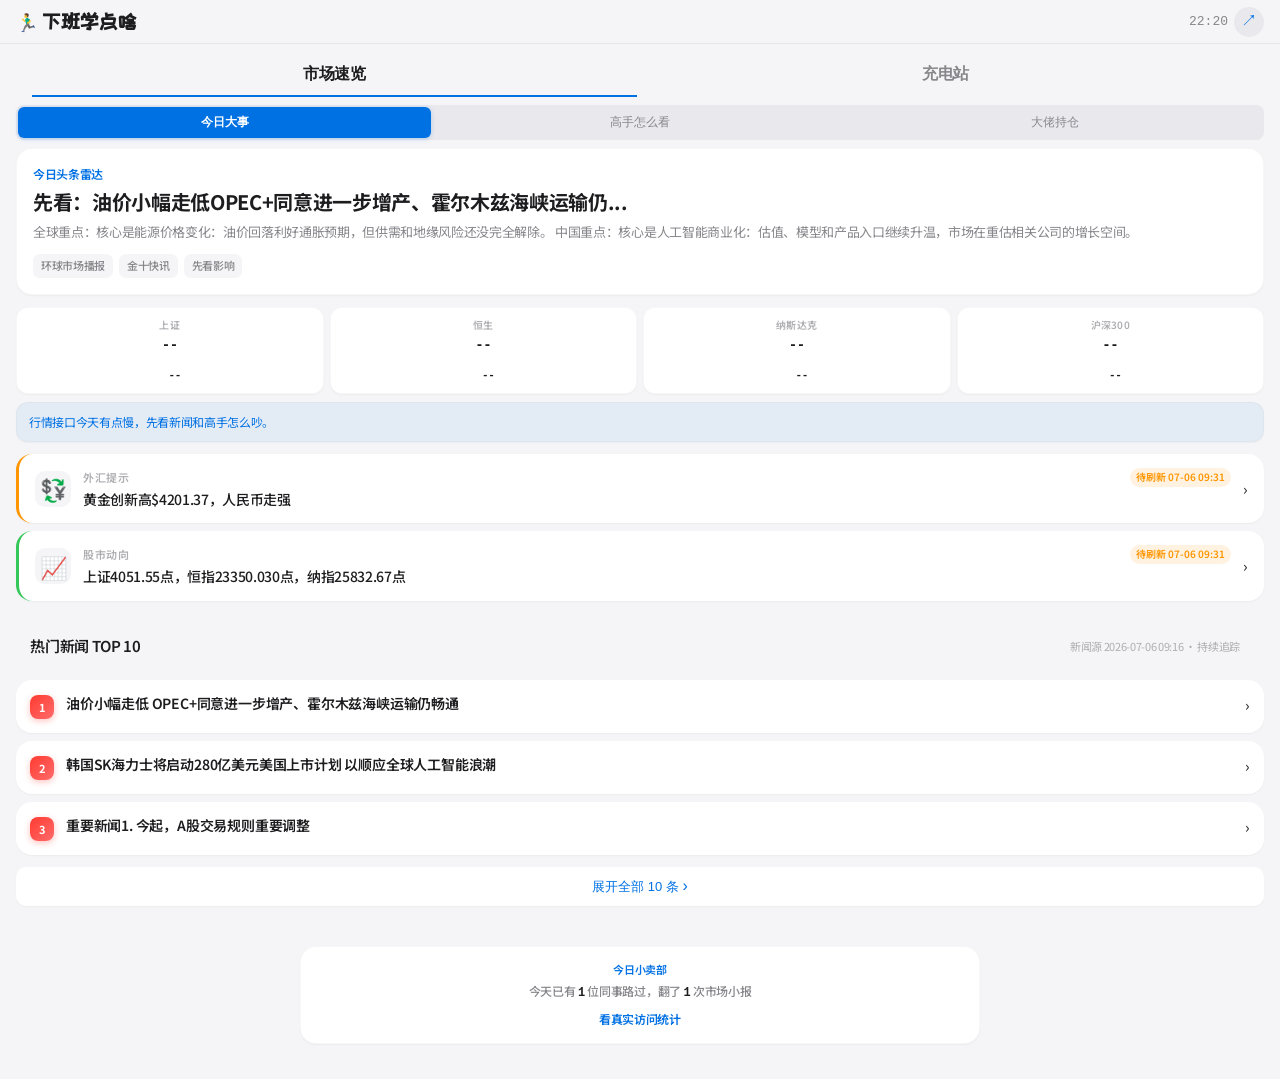
==== commit 374a77e9: "Update weekly hot money radar" ====
--- a/index.html
+++ b/index.html
@@ -113,7 +113,7 @@
     </div>
 
     <script defer src="https://cloud.umami.is/script.js" data-website-id="51d4b748-14ec-4708-a003-04ae51b47e83"></script>
-    <script src="daily-data.js?v=66"></script>
+    <script src="daily-data.js?v=67"></script>
     <script src="capital-themes.js?v=2"></script>
     <script src="news-loader.js?v=31"></script>
     <script src="course-data.js?v=19"></script>
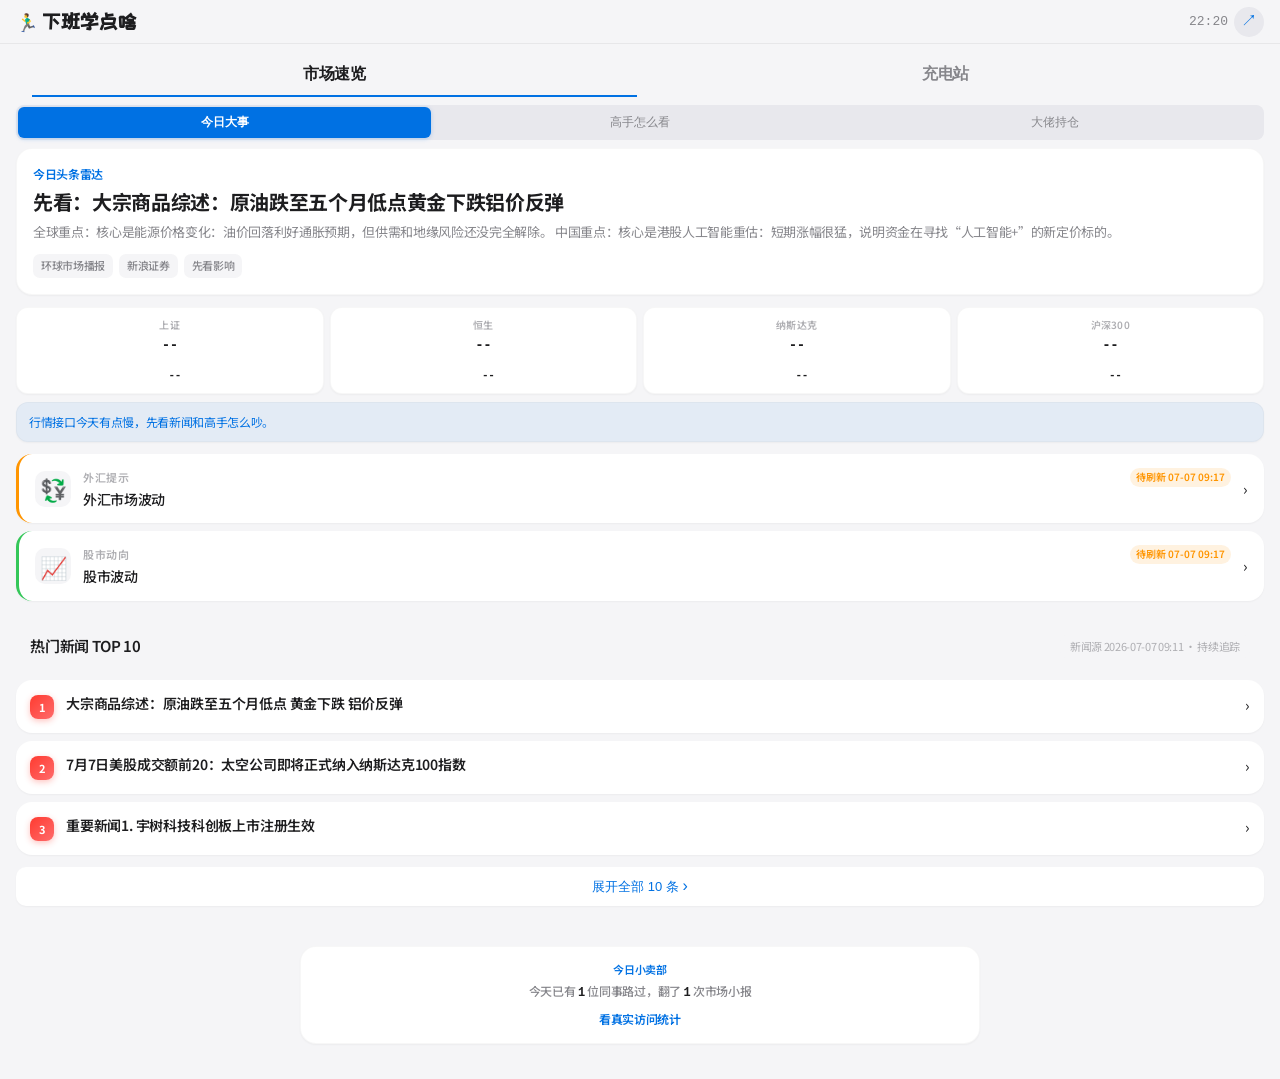
==== commit 973b49fe: "auto: 更新热钱雷达 07-07" ====
--- a/index.html
+++ b/index.html
@@ -113,7 +113,7 @@
     </div>
 
     <script defer src="https://cloud.umami.is/script.js" data-website-id="51d4b748-14ec-4708-a003-04ae51b47e83"></script>
-    <script src="daily-data.js?v=67"></script>
+    <script src="daily-data.js?v=68"></script>
     <script src="capital-themes.js?v=2"></script>
     <script src="news-loader.js?v=31"></script>
     <script src="course-data.js?v=19"></script>
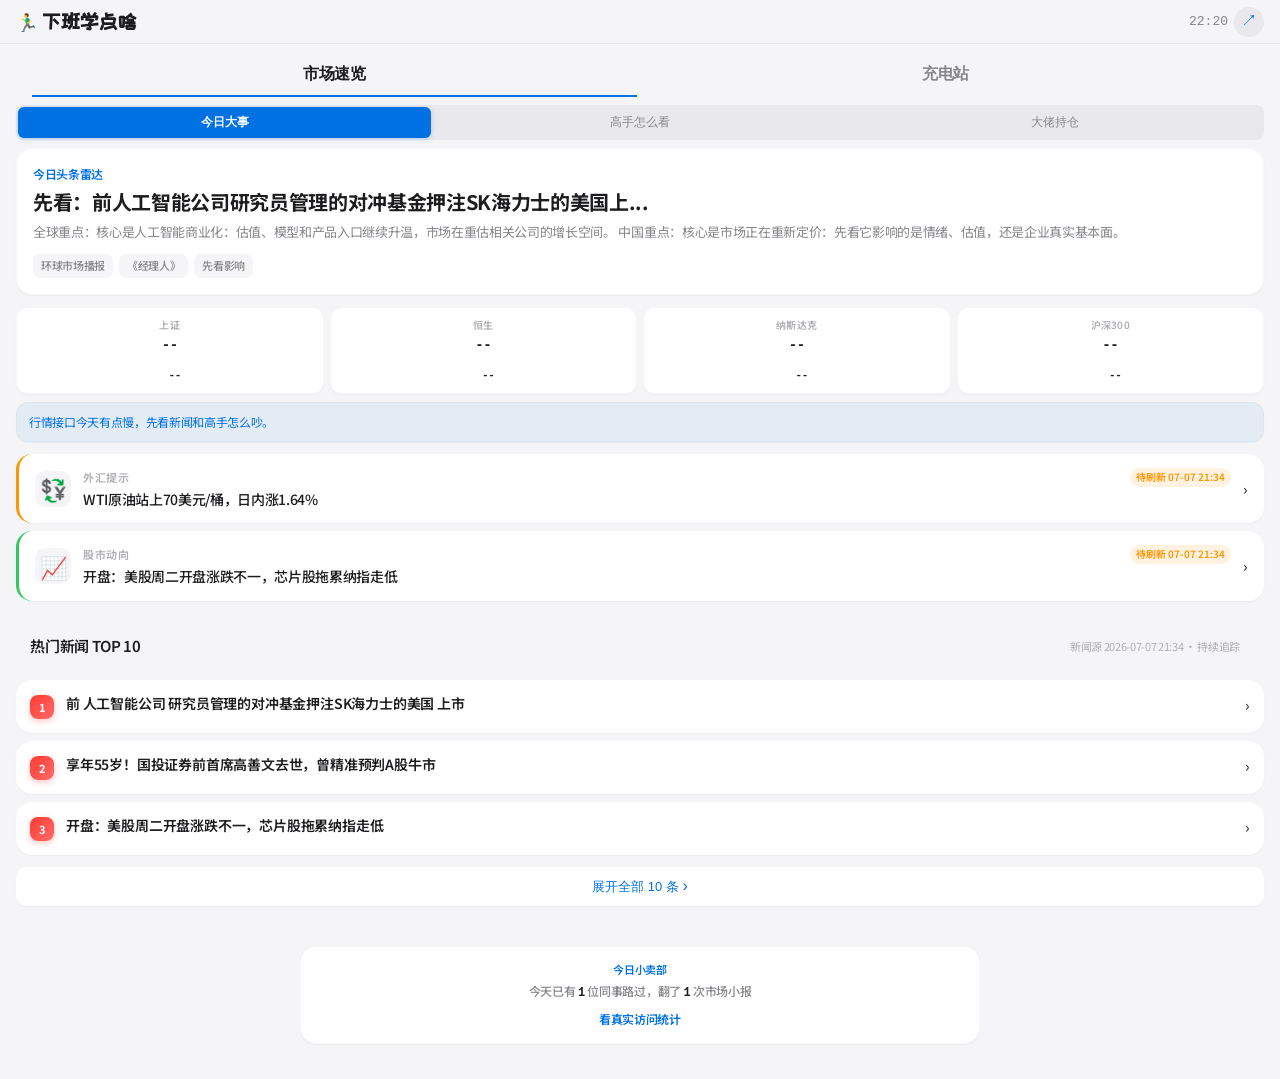
==== commit 8a8a3f48: "auto: 更新热钱雷达 07-07 晚间" ====
--- a/index.html
+++ b/index.html
@@ -113,7 +113,7 @@
     </div>
 
     <script defer src="https://cloud.umami.is/script.js" data-website-id="51d4b748-14ec-4708-a003-04ae51b47e83"></script>
-    <script src="daily-data.js?v=68"></script>
+    <script src="daily-data.js?v=69"></script>
     <script src="capital-themes.js?v=2"></script>
     <script src="news-loader.js?v=31"></script>
     <script src="course-data.js?v=19"></script>
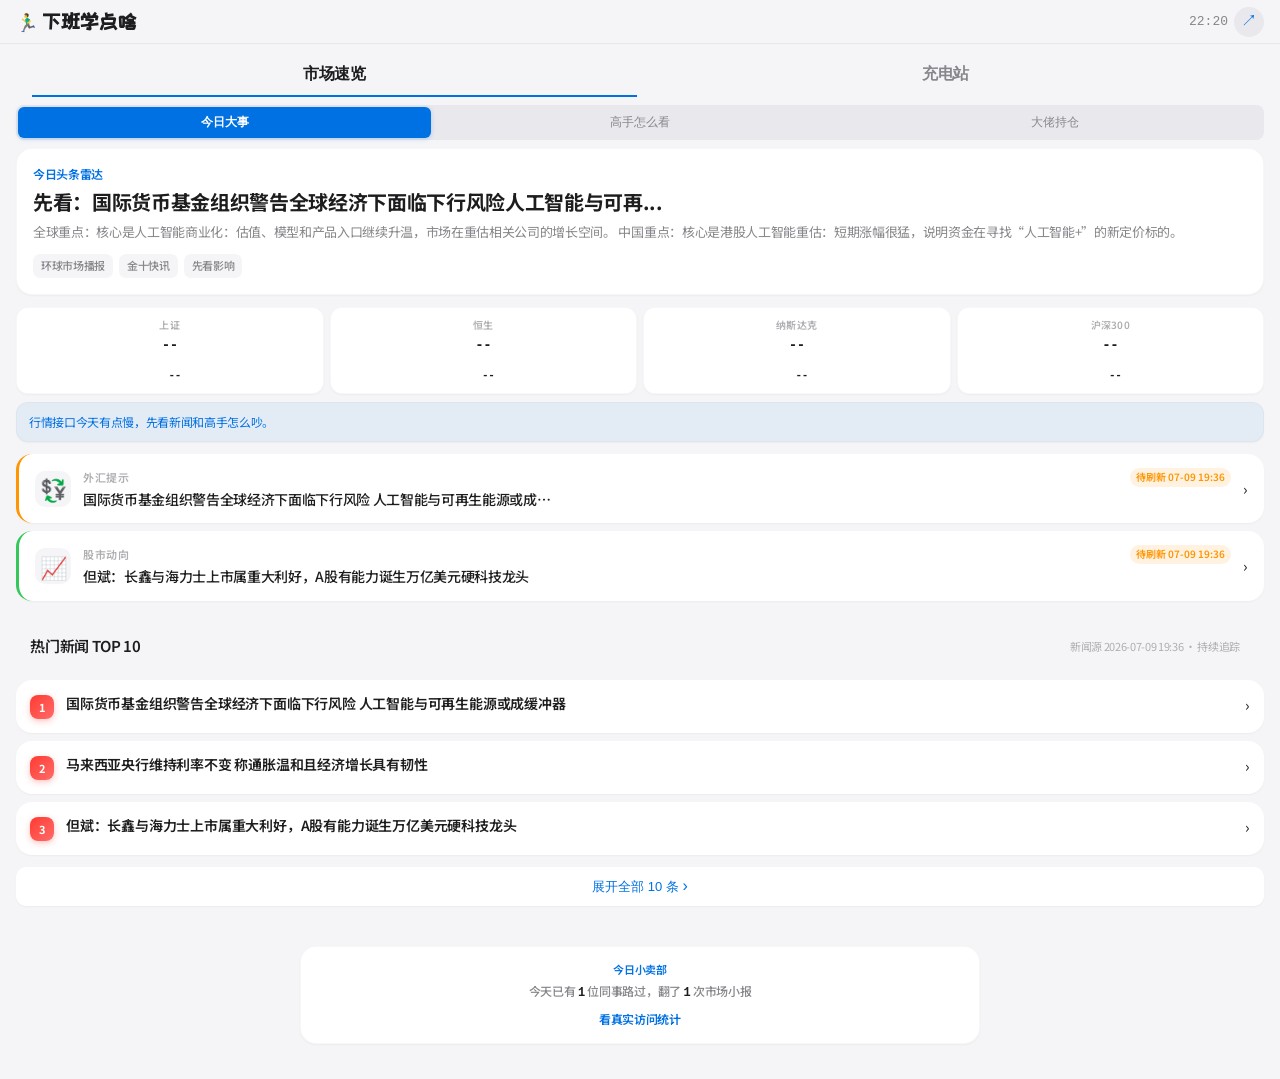
==== commit ab278011: "Update hot money radar for July 9" ====
--- a/index.html
+++ b/index.html
@@ -113,7 +113,7 @@
     </div>
 
     <script defer src="https://cloud.umami.is/script.js" data-website-id="51d4b748-14ec-4708-a003-04ae51b47e83"></script>
-    <script src="daily-data.js?v=69"></script>
+    <script src="daily-data.js?v=70"></script>
     <script src="capital-themes.js?v=2"></script>
     <script src="news-loader.js?v=31"></script>
     <script src="course-data.js?v=19"></script>
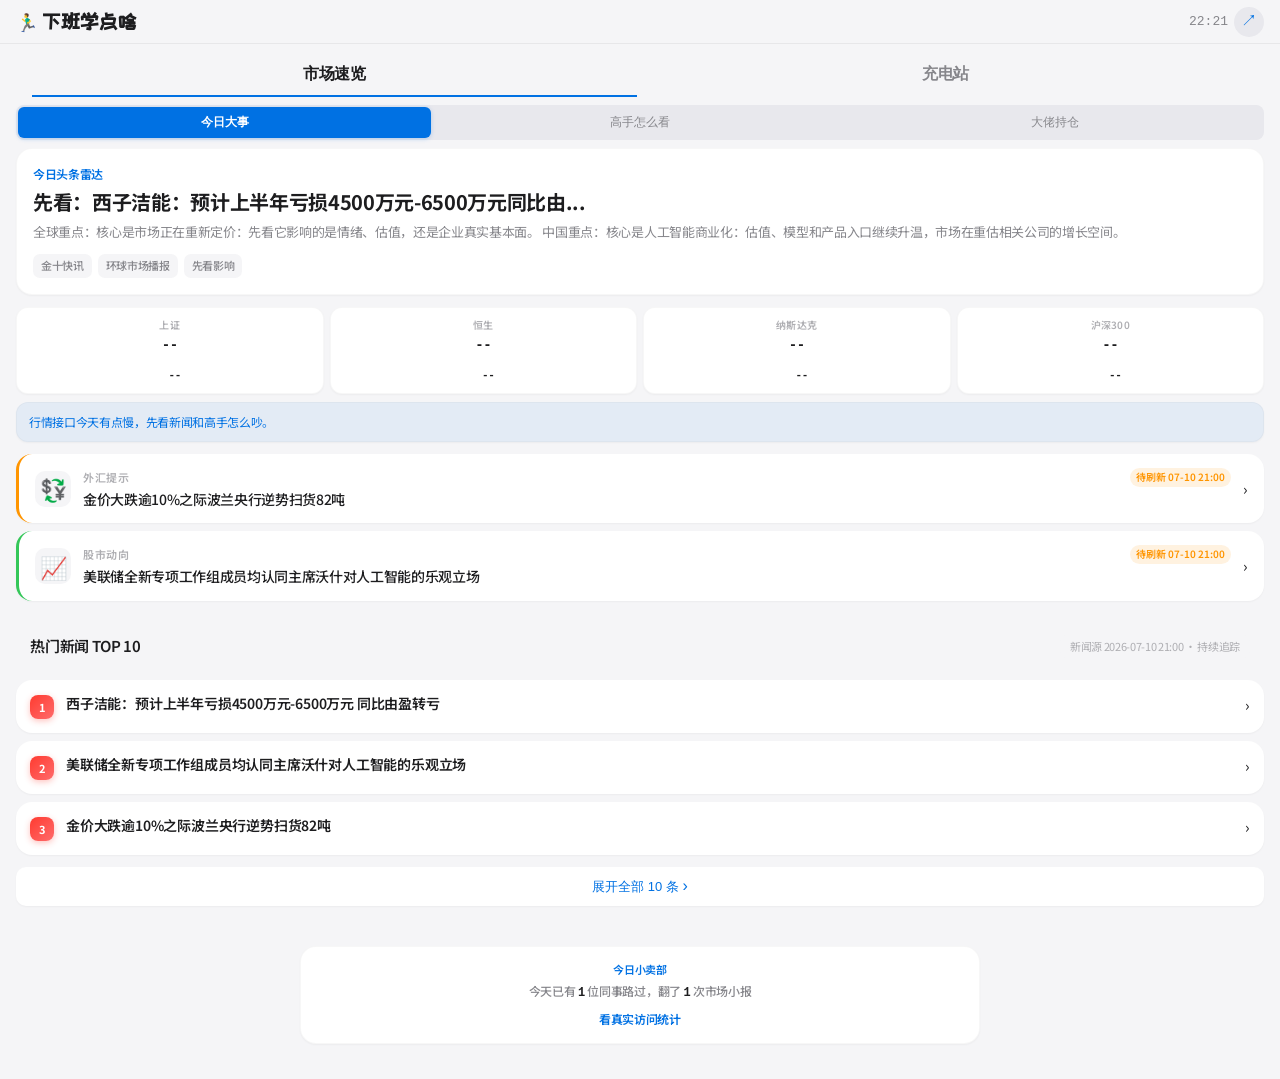
==== commit ecf07836: "auto: 更新热钱雷达 07-10" ====
--- a/index.html
+++ b/index.html
@@ -113,7 +113,7 @@
     </div>
 
     <script defer src="https://cloud.umami.is/script.js" data-website-id="51d4b748-14ec-4708-a003-04ae51b47e83"></script>
-    <script src="daily-data.js?v=70"></script>
+    <script src="daily-data.js?v=71"></script>
     <script src="capital-themes.js?v=2"></script>
     <script src="news-loader.js?v=31"></script>
     <script src="course-data.js?v=19"></script>
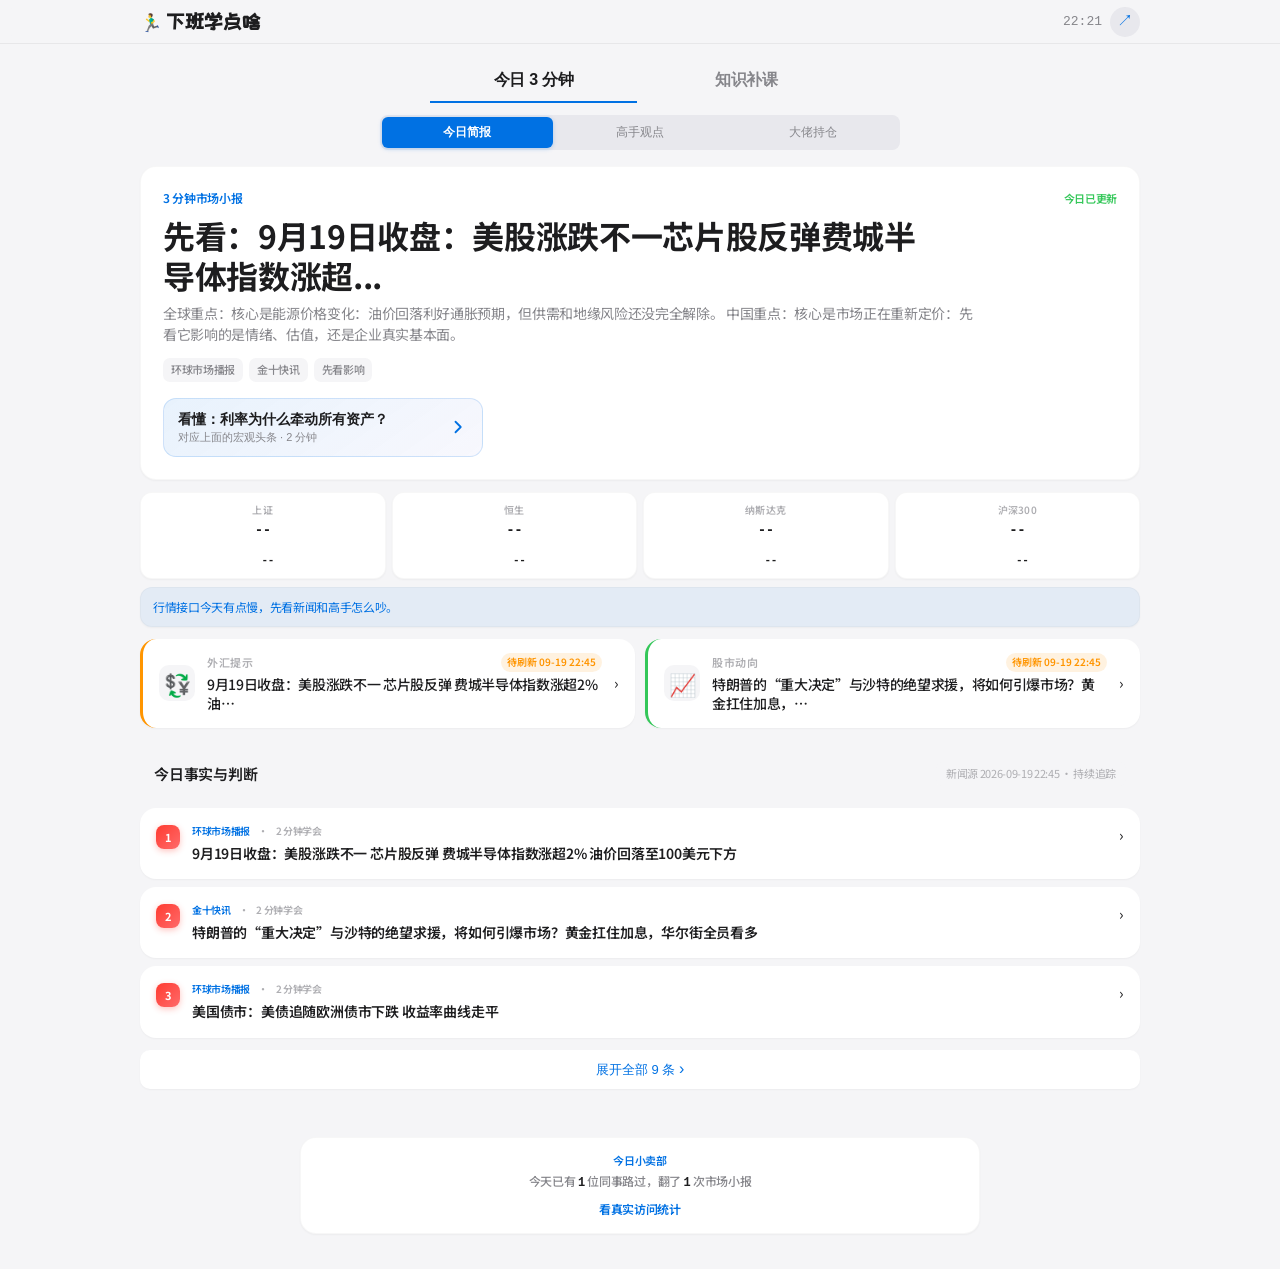
==== commit 364846e1: "feat: 优化每日简报与高手观点体验" ====
--- a/index.html
+++ b/index.html
@@ -4,38 +4,43 @@
     <meta charset="UTF-8">
     <meta name="viewport" content="width=device-width, initial-scale=1.0, maximum-scale=1.0, user-scalable=no">
     <title>🌙 下班学点啥</title>
-    <link rel="stylesheet" href="style.css?v=30">
-    <link rel="stylesheet" href="course-center-style.css?v=6">
+    <link rel="stylesheet" href="style.css?v=35">
+    <link rel="stylesheet" href="course-center-style.css?v=7">
     <link rel="preconnect" href="https://fonts.googleapis.com">
     <link href="https://fonts.googleapis.com/css2?family=Noto+Sans+SC:wght@300;400;500;600;700&family=ZCOOL+KuaiLe&display=swap" rel="stylesheet">
 </head>
 <body>
     <nav class="nav">
-        <span class="nav-logo"><span class="walk-man">🏃‍♂️</span><span style="font-family:'ZCOOL KuaiLe',cursive;font-size:20px;letter-spacing:1px;">下班学点啥</span></span>
-        <div style="display:flex;align-items:center;gap:6px;">
-            <span class="nav-time" id="navTime"></span>
-            <button id="shareBtn" class="nav-share" aria-label="分享">↗</button>
+        <div class="nav-inner">
+            <span class="nav-logo"><span class="walk-man">🏃‍♂️</span><span class="nav-wordmark">下班学点啥</span></span>
+            <div class="nav-actions">
+                <span class="nav-time" id="navTime"></span>
+                <button id="shareBtn" class="nav-share" aria-label="分享今日内容">↗</button>
+            </div>
         </div>
     </nav>
 
     <main class="main">
         <div class="tabs">
-            <button class="tab active" data-tab="finance">市场速览</button>
-            <button class="tab" data-tab="ai-pm">充电站</button>
+            <button class="tab active" data-tab="finance">今日 3 分钟</button>
+            <button class="tab" data-tab="ai-pm">知识补课</button>
         </div>
 
         <!-- 财经区 -->
         <section id="finance" class="section active">
             <div class="sub-tabs">
-                <button class="sub-tab active" data-sub="realtime">今日大事</button>
-                <button class="sub-tab" data-sub="daily">高手怎么看</button>
+                <button class="sub-tab active" data-sub="realtime">今日简报</button>
+                <button class="sub-tab" data-sub="daily">高手观点</button>
                 <button class="sub-tab" data-sub="holdings">大佬持仓</button>
             </div>
 
             <!-- 实时新闻 -->
             <div id="realtime" class="sub-content active">
                 <div class="afterwork-brief">
-                    <div class="afterwork-kicker" id="afterworkKicker">今日头条雷达</div>
+                    <div class="afterwork-topline">
+                        <div class="afterwork-kicker" id="afterworkKicker">3 分钟市场小报</div>
+                        <span class="afterwork-status">今日已更新</span>
+                    </div>
                     <div class="afterwork-title" id="afterworkTitle">先看今天最值得关注的两件事</div>
                     <div class="afterwork-copy" id="afterworkCopy">正在整理全球和中国市场重点。下班不用立刻学习，先知道世界今天把钱花在哪。</div>
                     <div class="afterwork-tags">
@@ -43,6 +48,13 @@
                         <span id="afterworkTagTwo">中国大事</span>
                         <span id="afterworkTagThree">影响资产</span>
                     </div>
+                    <button class="afterwork-study-cta" id="afterworkStudyCta" type="button" data-open-tab="ai-pm">
+                        <span>
+                            <strong id="afterworkStudyTitle">看懂：这条新闻为什么影响市场？</strong>
+                            <small id="afterworkStudyMeta">对应今日头条 · 2 分钟</small>
+                        </span>
+                        <svg viewBox="0 0 20 20" aria-hidden="true"><path d="M7.5 4.75 12.75 10 7.5 15.25"/></svg>
+                    </button>
                 </div>
                 <div class="market-bar">
                     <div class="market-item" id="shIndex">
@@ -69,7 +81,7 @@
                 <div class="market-note" id="marketNote">市场还在加载，先别急着给今天下结论。</div>
                 <div id="alertArea"></div>
                 <div class="section-header">
-                    <span class="section-label">热门新闻 TOP 10</span>
+                    <span class="section-label">今日事实与判断</span>
                     <span class="refresh-hint" id="refreshHint">下拉刷新，不必用力</span>
                 </div>
                 <div id="hotNewsList" class="news-list"></div>
@@ -113,17 +125,16 @@
     </div>
 
     <script defer src="https://cloud.umami.is/script.js" data-website-id="51d4b748-14ec-4708-a003-04ae51b47e83"></script>
-    <script src="daily-data.js?v=71"></script>
-    <script src="capital-themes.js?v=2"></script>
-    <script src="news-loader.js?v=31"></script>
+    <script src="daily-data.js?v=73"></script>
+    <script src="news-loader.js?v=35"></script>
     <script src="course-data.js?v=19"></script>
     <script src="course-series-data.js?v=19"></script>
     <script src="share.js?v=18"></script>
     <script src="holdings-data.js?v=17"></script>
     <script src="holdings-render.js?v=18"></script>
     <script src="course-app.js?v=18"></script>
-    <script src="course-center-app.js?v=23"></script>
-    <script src="app.js?v=24"></script>
+    <script src="course-center-app.js?v=24"></script>
+    <script src="app.js?v=26"></script>
     <script async src="https://busuanzi.ibruce.info/busuanzi/2.3/busuanzi.pure.mini.js"></script>
     <script>
       (function(){
--- a/style.css
+++ b/style.css
@@ -51,6 +51,7 @@
     padding-top: 44px;
     -webkit-font-smoothing: antialiased;
     -moz-osx-font-smoothing: grayscale;
+    overflow-x: hidden;
 }
 
 /* 导航 */
@@ -64,8 +65,19 @@
     display: flex;
     justify-content: space-between;
     align-items: center;
-    padding: 0 16px;
+    padding: 0;
     z-index: 100;
+}
+
+.nav-inner {
+    width: 100%;
+    max-width: 1040px;
+    height: 100%;
+    margin: 0 auto;
+    padding: 0 20px;
+    display: flex;
+    align-items: center;
+    justify-content: space-between;
 }
 
 .nav-logo { 
@@ -75,6 +87,18 @@
     display: flex;
     align-items: center;
     gap: 4px;
+}
+
+.nav-wordmark {
+    font-family: 'ZCOOL KuaiLe', cursive;
+    font-size: 20px;
+    letter-spacing: 1px;
+}
+
+.nav-actions {
+    display: flex;
+    align-items: center;
+    gap: 8px;
 }
 
 .nav-time { 
@@ -117,7 +141,10 @@
 }
 
 .main { 
-    padding: 0 16px 40px; 
+    width: 100%;
+    max-width: 1040px;
+    margin: 0 auto;
+    padding: 0 20px 48px;
 }
 
 .section { display: none; }
@@ -160,20 +187,35 @@
     background: var(--card);
     border: 0.5px solid var(--border2);
     border-radius: 16px;
-    padding: 16px;
+    padding: 22px;
     margin: var(--gap-sm) 0 var(--gap-md);
     box-shadow: var(--shadow-sm);
 }
 
+.afterwork-topline {
+    display: flex;
+    align-items: center;
+    justify-content: space-between;
+    gap: 12px;
+    margin-bottom: 8px;
+}
+
 .afterwork-kicker {
     font-size: 12px;
     font-weight: 600;
     color: var(--primary);
-    margin-bottom: 6px;
+    margin-bottom: 0;
+}
+
+.afterwork-status {
+    color: var(--green);
+    font-size: 11px;
+    font-weight: 600;
 }
 
 .afterwork-title {
-    font-size: 20px;
+    max-width: 760px;
+    font-size: clamp(22px, 3vw, 32px);
     font-weight: 700;
     color: var(--text);
     line-height: 1.25;
@@ -181,9 +223,44 @@
 }
 
 .afterwork-copy {
-    font-size: 13px;
+    max-width: 820px;
+    font-size: 14px;
     line-height: 1.55;
     color: var(--text2);
+}
+
+.afterwork-study-cta {
+    width: 100%;
+    min-height: 58px;
+    margin-top: 16px;
+    padding: 11px 14px;
+    border: 1px solid rgba(0, 113, 227, 0.16);
+    border-radius: 13px;
+    background: linear-gradient(145deg, rgba(0, 113, 227, 0.09), rgba(88, 86, 214, 0.045));
+    color: var(--primary);
+    display: flex;
+    align-items: center;
+    justify-content: space-between;
+    gap: 14px;
+    text-align: left;
+    cursor: pointer;
+    transition: transform 0.2s var(--ease), opacity 0.2s var(--ease);
+}
+
+.afterwork-study-cta:hover { transform: translateY(-1px); border-color: rgba(0, 113, 227, 0.32); background: rgba(0, 113, 227, 0.1); }
+.afterwork-study-cta:active { transform: scale(0.99); opacity: 0.88; }
+.afterwork-study-cta span { display: grid; gap: 1px; }
+.afterwork-study-cta strong { color: var(--text); font-size: 14px; line-height: 1.35; }
+.afterwork-study-cta small { color: var(--text2); font-size: 11px; }
+.afterwork-study-cta svg {
+    width: 20px;
+    height: 20px;
+    flex: 0 0 auto;
+    fill: none;
+    stroke: currentColor;
+    stroke-width: 1.8;
+    stroke-linecap: round;
+    stroke-linejoin: round;
 }
 
 .afterwork-tags {
@@ -502,6 +579,17 @@
     transform: scale(0.985);
 }
 
+.news-item-focus {
+    outline: 2px solid rgba(0,113,227,0.35);
+    outline-offset: 2px;
+    animation: newsFocus 1.2s var(--ease);
+}
+
+@keyframes newsFocus {
+    0%, 100% { box-shadow: var(--shadow-sm); }
+    35% { box-shadow: 0 8px 24px rgba(0,113,227,0.18); }
+}
+
 .news-rank {
     flex-shrink: 0;
     width: 24px;
@@ -524,6 +612,19 @@
 
 .news-body { flex: 1; }
 
+.news-preview-meta {
+    display: flex;
+    align-items: center;
+    gap: 8px;
+    margin-bottom: 5px;
+    color: var(--text3);
+    font-size: 10px;
+    font-weight: 600;
+}
+
+.news-preview-meta span:first-child { color: var(--primary); }
+.news-preview-meta span + span::before { content: '·'; margin-right: 8px; color: var(--text3); }
+
 .news-head {
     display: flex;
     justify-content: space-between;
@@ -561,6 +662,119 @@
     line-height: 1.5;
     margin-bottom: 8px;
 }
+
+.news-fact-block {
+    margin-bottom: 10px;
+    padding: 11px 12px;
+    border-radius: 11px;
+    background: var(--bg);
+}
+
+.news-detail-tabs {
+    display: grid;
+    grid-template-columns: repeat(3, minmax(0, 1fr));
+    gap: 4px;
+    margin-bottom: 10px;
+    padding: 3px;
+    border-radius: 11px;
+    background: var(--bg2);
+}
+
+.news-detail-tab {
+    min-height: 42px;
+    border: 0;
+    border-radius: 8px;
+    background: transparent;
+    color: var(--text2);
+    font-family: var(--ff);
+    font-size: 12px;
+    font-weight: 600;
+    cursor: pointer;
+}
+
+.news-detail-tab.active {
+    background: var(--card);
+    color: var(--primary);
+    box-shadow: var(--shadow-sm);
+}
+
+.news-detail-panel {
+    min-height: 170px;
+    animation: detailPanelIn 0.18s var(--ease);
+}
+
+@keyframes detailPanelIn {
+    from { opacity: 0; transform: translateY(3px); }
+    to { opacity: 1; transform: translateY(0); }
+}
+
+.news-takeaway-card {
+    padding: 11px 12px;
+    border-radius: 11px;
+    background: rgba(0,113,227,0.08);
+}
+
+.news-takeaway-card .news-analysis-label { color: var(--primary); }
+.news-takeaway-card p {
+    margin: 0;
+    color: var(--text-body);
+    font-size: 13px;
+    line-height: 1.65;
+}
+
+.news-analysis-label {
+    margin-bottom: 5px;
+    color: var(--text3);
+    font-size: 10px;
+    font-weight: 700;
+    letter-spacing: 0.06em;
+}
+
+.news-fact-block p,
+.news-analysis-row p {
+    margin: 0;
+    color: var(--text-body);
+    font-size: 13px;
+    line-height: 1.65;
+}
+
+.news-analysis-list {
+    display: grid;
+    gap: 0;
+    border-top: 0.5px solid var(--border);
+}
+
+.news-analysis-row {
+    display: grid;
+    grid-template-columns: 68px minmax(0, 1fr);
+    gap: 10px;
+    padding: 10px 0;
+    border-bottom: 0.5px solid var(--border);
+}
+
+.news-analysis-row > span {
+    color: var(--primary);
+    font-size: 11px;
+    font-weight: 700;
+    line-height: 1.65;
+}
+
+.news-decision-card {
+    margin-top: 12px;
+    padding: 12px;
+    border-radius: 12px;
+    background: rgba(52,199,89,0.08);
+}
+
+.news-decision-card .news-analysis-label { color: #1f7a3a; }
+.news-decision-card ol { margin: 0; padding-left: 19px; }
+.news-decision-card li {
+    margin-bottom: 6px;
+    color: var(--text-body);
+    font-size: 12px;
+    line-height: 1.6;
+}
+.news-decision-card li:last-child { margin-bottom: 0; }
 
 .news-detail {
     display: none;
@@ -581,6 +795,23 @@
     color: var(--primary);
     border-radius: 4px;
     font-weight: 500;
+}
+
+.news-learning-tag {
+    margin-top: 10px;
+    padding: 8px 10px;
+    border-radius: 9px;
+    background: rgba(0,113,227,0.08);
+    color: var(--primary);
+    font-size: 12px;
+    font-weight: 600;
+}
+
+.news-analysis-disclaimer {
+    margin-top: 10px;
+    color: var(--text3);
+    font-size: 10px;
+    line-height: 1.5;
 }
 
 .news-insight p {
@@ -2119,6 +2350,428 @@
 .expert-full-view {
     display: none;
 }
+
+.expert-trustbar {
+    display: flex;
+    align-items: center;
+    justify-content: space-between;
+    gap: 12px;
+    padding: 12px 14px;
+    margin-bottom: 18px;
+    border: 1px solid rgba(52, 199, 89, 0.2);
+    border-radius: 14px;
+    background: rgba(52, 199, 89, 0.06);
+}
+
+.expert-trustbar.watch {
+    border-color: rgba(255, 149, 0, 0.2);
+    background: rgba(255, 149, 0, 0.06);
+}
+
+.expert-trustbar.stale {
+    border-color: rgba(255, 59, 48, 0.2);
+    background: rgba(255, 59, 48, 0.055);
+}
+
+.expert-trust-status {
+    display: flex;
+    align-items: flex-start;
+    gap: 9px;
+    min-width: 0;
+}
+
+.expert-status-dot {
+    width: 8px;
+    height: 8px;
+    margin-top: 5px;
+    border-radius: 50%;
+    background: var(--green);
+    box-shadow: 0 0 0 4px rgba(52, 199, 89, 0.12);
+    flex: 0 0 auto;
+}
+
+.expert-trustbar.watch .expert-status-dot {
+    background: var(--orange);
+    box-shadow: 0 0 0 4px rgba(255, 149, 0, 0.12);
+}
+
+.expert-trustbar.stale .expert-status-dot {
+    background: var(--red);
+    box-shadow: 0 0 0 4px rgba(255, 59, 48, 0.12);
+}
+
+.expert-trust-status b,
+.expert-trust-status small {
+    display: block;
+}
+
+.expert-trust-status b {
+    color: var(--text);
+    font-size: 12px;
+    line-height: 1.35;
+}
+
+.expert-trust-status small {
+    margin-top: 3px;
+    color: var(--text2);
+    font-size: 11px;
+    line-height: 1.4;
+}
+
+.expert-method-badge {
+    flex: 0 0 auto;
+    padding: 6px 9px;
+    border-radius: 999px;
+    background: rgba(0, 0, 0, 0.055);
+    color: var(--text2);
+    font-size: 10px;
+    font-weight: 700;
+    white-space: nowrap;
+}
+
+.expert-events-heading,
+.expert-compare-title {
+    display: flex;
+    align-items: flex-end;
+    justify-content: space-between;
+    gap: 12px;
+    margin-bottom: 10px;
+}
+
+.expert-events-heading span,
+.expert-compare-title span {
+    display: block;
+    margin-bottom: 3px;
+    color: var(--primary);
+    font-size: 11px;
+    font-weight: 800;
+}
+
+.expert-events-heading h3,
+.expert-compare-title h3 {
+    margin: 0;
+    color: var(--text);
+    font-size: 17px;
+    line-height: 1.3;
+}
+
+.expert-events-heading > small,
+.expert-compare-title > small {
+    flex: 0 0 auto;
+    color: var(--text3);
+    font-size: 11px;
+}
+
+.expert-event-list {
+    display: grid;
+    gap: 8px;
+    margin-bottom: 18px;
+}
+
+.expert-event-card {
+    width: 100%;
+    min-height: 68px;
+    display: grid;
+    grid-template-columns: 30px minmax(0, 1fr) 18px;
+    align-items: center;
+    gap: 10px;
+    padding: 11px 12px;
+    border: 1px solid var(--border2);
+    border-radius: 13px;
+    background: var(--card);
+    color: var(--text);
+    text-align: left;
+    cursor: pointer;
+    transition: border-color 0.18s ease, background 0.18s ease, transform 0.18s ease;
+}
+
+.expert-event-card:hover,
+.expert-event-card.active {
+    border-color: rgba(0, 113, 227, 0.42);
+    background: rgba(0, 113, 227, 0.055);
+}
+
+.expert-event-card:active {
+    transform: scale(0.992);
+}
+
+.expert-event-rank {
+    color: var(--primary);
+    font-family: var(--ff-mono);
+    font-size: 13px;
+    font-weight: 800;
+}
+
+.expert-event-main {
+    min-width: 0;
+}
+
+.expert-event-main small,
+.expert-event-main b {
+    display: block;
+}
+
+.expert-event-main small {
+    margin-bottom: 4px;
+    color: var(--text3);
+    font-size: 10px;
+}
+
+.expert-event-main b {
+    display: -webkit-box;
+    overflow: hidden;
+    color: var(--text);
+    font-size: 13px;
+    line-height: 1.42;
+    -webkit-box-orient: vertical;
+    -webkit-line-clamp: 2;
+}
+
+.expert-event-arrow {
+    color: var(--text3);
+    font-size: 21px;
+}
+
+.event-expert-compare {
+    padding-top: 2px;
+}
+
+.event-fact-card {
+    margin-bottom: 18px;
+    padding: 16px;
+    border: 1px solid rgba(0, 113, 227, 0.16);
+    border-radius: 15px;
+    background: linear-gradient(145deg, rgba(0, 113, 227, 0.09), rgba(88, 86, 214, 0.045));
+    color: var(--text);
+}
+
+.event-fact-label {
+    margin-bottom: 8px;
+    color: var(--primary);
+    font-size: 10px;
+    font-weight: 800;
+    letter-spacing: 0.5px;
+}
+
+.event-fact-card h3 {
+    margin: 0 0 9px;
+    font-size: 16px;
+    line-height: 1.42;
+}
+
+.event-fact-card p {
+    display: -webkit-box;
+    overflow: hidden;
+    margin: 0;
+    color: var(--text2);
+    font-size: 12px;
+    line-height: 1.6;
+    -webkit-box-orient: vertical;
+    -webkit-line-clamp: 3;
+}
+
+.event-fact-meta {
+    display: flex;
+    justify-content: space-between;
+    gap: 10px;
+    margin-top: 12px;
+    padding-top: 10px;
+    border-top: 1px solid rgba(0, 113, 227, 0.12);
+    color: var(--text3);
+    font-size: 10px;
+}
+
+.event-fact-meta a {
+    color: var(--primary);
+    font-weight: 700;
+    text-decoration: none;
+}
+
+.expert-lens-grid {
+    display: grid;
+    grid-template-columns: repeat(2, minmax(0, 1fr));
+    gap: 9px;
+}
+
+.expert-lens-card {
+    min-width: 0;
+    padding: 13px;
+    border: 1px solid var(--border2);
+    border-top: 3px solid var(--lens-color);
+    border-radius: 13px;
+    background: var(--card);
+}
+
+.expert-lens-head {
+    display: flex;
+    align-items: center;
+    gap: 8px;
+    margin-bottom: 9px;
+}
+
+.expert-lens-head > span {
+    font-size: 20px;
+}
+
+.expert-lens-head b,
+.expert-lens-head small {
+    display: block;
+}
+
+.expert-lens-head b {
+    color: var(--text);
+    font-size: 13px;
+}
+
+.expert-lens-head small {
+    margin-top: 1px;
+    color: var(--text3);
+    font-size: 10px;
+}
+
+.expert-lens-card p {
+    margin: 0;
+    color: var(--text-body);
+    font-size: 12px;
+    line-height: 1.55;
+}
+
+.expert-lens-counter {
+    margin-top: 9px;
+    padding-top: 9px;
+    border-top: 1px solid var(--border);
+    color: var(--text2);
+    font-size: 11px;
+    line-height: 1.5;
+}
+
+.expert-lens-counter span {
+    display: inline-block;
+    margin-right: 5px;
+    color: var(--red);
+    font-weight: 800;
+}
+
+.event-validation-card {
+    display: grid;
+    grid-template-columns: repeat(2, minmax(0, 1fr));
+    gap: 8px;
+    margin-top: 10px;
+    padding: 12px;
+    border-radius: 13px;
+    background: var(--bg);
+}
+
+.event-validation-card span,
+.event-validation-card b {
+    display: block;
+}
+
+.event-validation-card span {
+    margin-bottom: 4px;
+    color: var(--primary);
+    font-size: 10px;
+    font-weight: 800;
+}
+
+.event-validation-card b {
+    color: var(--text);
+    font-size: 11px;
+    line-height: 1.5;
+}
+
+.expert-disclaimer {
+    margin-top: 9px;
+    color: var(--text3);
+    font-size: 10px;
+    line-height: 1.45;
+}
+
+.expert-context-panel {
+    margin-top: 18px;
+    padding: 0 13px;
+    border: 1px solid var(--border2);
+    border-radius: 13px;
+    background: var(--card);
+}
+
+.expert-context-panel summary {
+    min-height: 46px;
+    display: flex;
+    align-items: center;
+    justify-content: space-between;
+    color: var(--text2);
+    font-size: 12px;
+    font-weight: 700;
+    cursor: pointer;
+    list-style: none;
+}
+
+.expert-context-panel summary::-webkit-details-marker {
+    display: none;
+}
+
+.expert-context-panel summary::after {
+    content: '＋';
+    color: var(--primary);
+    font-size: 17px;
+}
+
+.expert-context-panel[open] summary::after {
+    content: '－';
+}
+
+.expert-context-copy {
+    padding: 10px 0;
+    border-top: 1px solid var(--border);
+    color: var(--text2);
+    font-size: 12px;
+    line-height: 1.55;
+}
+
+.research-tool-tabs {
+    display: grid;
+    grid-template-columns: repeat(3, minmax(0, 1fr));
+    gap: 6px;
+    margin-bottom: 12px;
+    padding: 4px;
+    border-radius: 12px;
+    background: var(--bg);
+}
+
+.research-tool-tab {
+    min-height: 40px;
+    border: 0;
+    border-radius: 9px;
+    background: transparent;
+    color: var(--text2);
+    font-size: 12px;
+    font-weight: 700;
+    cursor: pointer;
+}
+
+.research-tool-tab.active {
+    background: var(--card);
+    color: var(--primary);
+    box-shadow: var(--shadow-sm);
+}
+
+.research-tool-content {
+    display: none;
+}
+
+.research-tool-content.active {
+    display: block;
+}
+
+.expert-empty {
+    padding: 20px;
+    border-radius: 12px;
+    background: var(--bg);
+    color: var(--text2);
+    font-size: 12px;
+    text-align: center;
+}
 .a-calendar-list {
     display: flex;
     flex-direction: column;
@@ -2641,7 +3294,7 @@
 
 /* 统计栏 */
 .site-stats {
-    padding: 0 16px 36px;
+    padding: 0 20px 36px;
 }
 
 .site-stats-card {
@@ -2955,9 +3608,42 @@
 }
 
 @media (max-width: 520px) {
+    .nav-inner { padding: 0 14px; }
+    .main { padding: 0 14px 40px; }
+    .tabs { margin: 8px 0 4px; }
+    .tab { min-height: 46px; padding: 11px 6px 9px; font-size: 15px; }
+    .sub-tabs { overflow: hidden; }
+    .sub-tab { min-width: 0; min-height: 40px; font-size: 12px; }
+    .afterwork-brief { padding: 17px; }
+    .afterwork-title { font-size: 23px; line-height: 1.28; }
+    .afterwork-copy { font-size: 13px; }
+    .afterwork-tags { flex-wrap: nowrap; overflow-x: auto; padding-bottom: 2px; scrollbar-width: none; }
+    .afterwork-tags::-webkit-scrollbar { display: none; }
+    .afterwork-tags span { flex: 0 0 auto; }
+    .market-bar { display: grid; grid-template-columns: repeat(2, minmax(0, 1fr)); gap: 8px; }
+    .market-item { min-height: 78px; padding: 11px 8px; display: grid; align-content: center; }
+    .market-label { font-size: 11px; }
+    .market-val { font-size: 15px; }
+    #alertArea { display: grid; grid-template-columns: 1fr; }
+    .alert-card { align-items: flex-start; }
+    .news-item { gap: 10px; padding: 13px 12px; }
+    .news-rank { width: 23px; height: 23px; }
+    .news-title { font-size: 14px; line-height: 1.48; }
+    .refresh-hint { max-width: 55%; padding: 0; background: transparent; }
+    .site-stats { padding: 0 14px 28px; }
+
     .trade-layer-grid {
         grid-template-columns: 1fr;
     }
+}
+
+@media (min-width: 760px) {
+    .tabs { max-width: 420px; margin: 14px auto 10px; }
+    .sub-tabs { max-width: 520px; margin: 12px auto 16px; }
+    #alertArea { display: grid; grid-template-columns: repeat(2, minmax(0, 1fr)); gap: 10px; }
+    #alertArea .alert-card { margin-bottom: 0; }
+    .afterwork-study-cta { width: 320px; }
+    .news-item { padding: 16px; }
 }
 
 .a-target-list em {
@@ -3061,16 +3747,13 @@
     }
 
     .a-insights-tabs {
-        overflow-x: auto;
-        scroll-snap-type: x proximity;
-        -webkit-overflow-scrolling: touch;
+        overflow: visible;
     }
 
     .a-insights-tab {
-        flex: 0 0 auto;
-        min-width: 92px;
+        flex: 1 1 0;
+        min-width: 0;
         padding: 11px 10px;
-        scroll-snap-align: start;
     }
 
     .a-insights-content {
@@ -3122,6 +3805,48 @@
     .market-link-map {
         padding: 12px;
     }
+
+    .expert-trustbar {
+        align-items: flex-start;
+        flex-direction: column;
+        margin-bottom: 16px;
+    }
+
+    .expert-method-badge {
+        white-space: normal;
+    }
+
+    .expert-events-heading {
+        align-items: flex-start;
+    }
+
+    .expert-events-heading h3,
+    .expert-compare-title h3 {
+        font-size: 16px;
+    }
+
+    .expert-event-card {
+        min-height: 72px;
+    }
+
+    .event-fact-card {
+        padding: 14px;
+    }
+
+    .expert-lens-grid,
+    .event-validation-card {
+        grid-template-columns: 1fr;
+    }
+
+    .expert-lens-card {
+        padding: 12px;
+    }
+
+    .expert-context-panel .a-mood,
+    .expert-context-panel .market-link-map {
+        margin-right: 0;
+        margin-left: 0;
+    }
 }
 
 /* ===== 资金流向分组样式 ===== */
--- a/course-center-style.css
+++ b/course-center-style.css
@@ -1,7 +1,7 @@
 /* ===== 课程中心 - 卡片式布局 ===== */
 
 .course-center {
-    padding: 16px;
+    padding: 8px 0 24px;
 }
 
 .course-center-header {
@@ -748,10 +748,21 @@
 }
 
 /* 响应式布局 */
-@media (max-width: 360px) {
+@media (max-width: 640px) {
     .course-series-grid {
         grid-template-columns: 1fr;
     }
+
+    .course-series-card {
+        padding: 15px;
+    }
+
+    .course-center-title {
+        font-size: 22px;
+    }
+}
+
+@media (max-width: 360px) {
 
     .course-value-strip {
         grid-template-columns: 1fr;
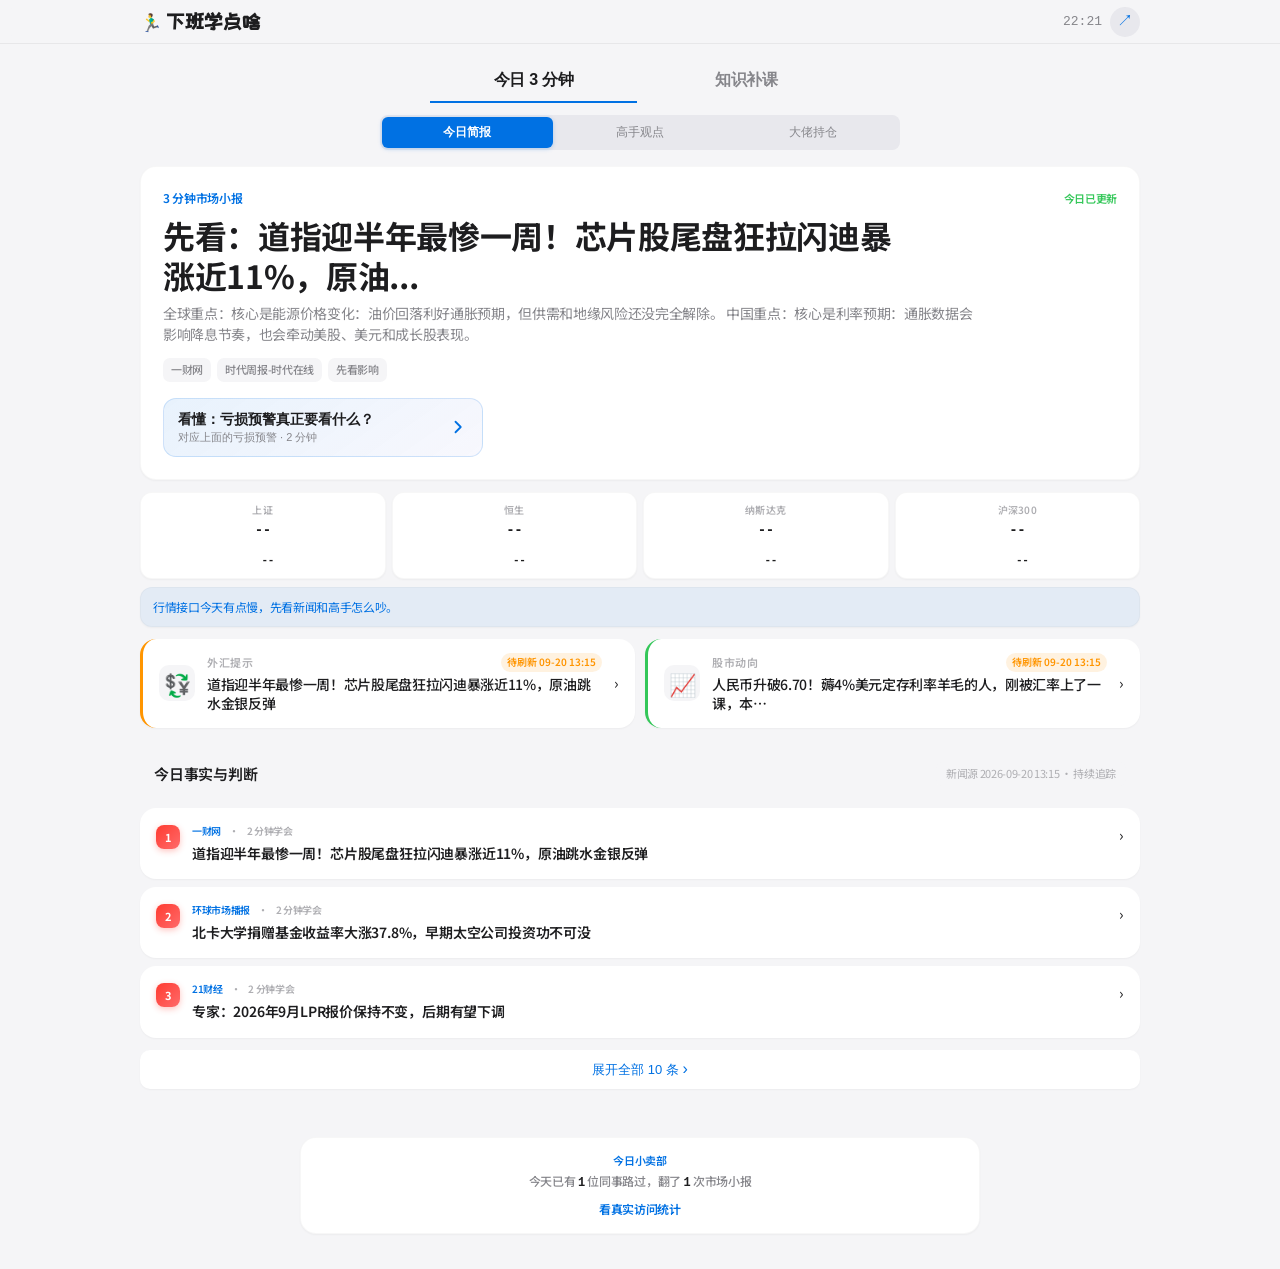
==== commit 0d189fcf: "feat: add AI workflow knowledge course" ====
--- a/index.html
+++ b/index.html
@@ -128,12 +128,13 @@
     <script src="daily-data.js?v=73"></script>
     <script src="news-loader.js?v=35"></script>
     <script src="course-data.js?v=19"></script>
-    <script src="course-series-data.js?v=19"></script>
+    <script src="workflow-course-data.js?v=1"></script>
+    <script src="course-series-data.js?v=20"></script>
     <script src="share.js?v=18"></script>
     <script src="holdings-data.js?v=17"></script>
     <script src="holdings-render.js?v=18"></script>
     <script src="course-app.js?v=18"></script>
-    <script src="course-center-app.js?v=24"></script>
+    <script src="course-center-app.js?v=25"></script>
     <script src="app.js?v=26"></script>
     <script async src="https://busuanzi.ibruce.info/busuanzi/2.3/busuanzi.pure.mini.js"></script>
     <script>
